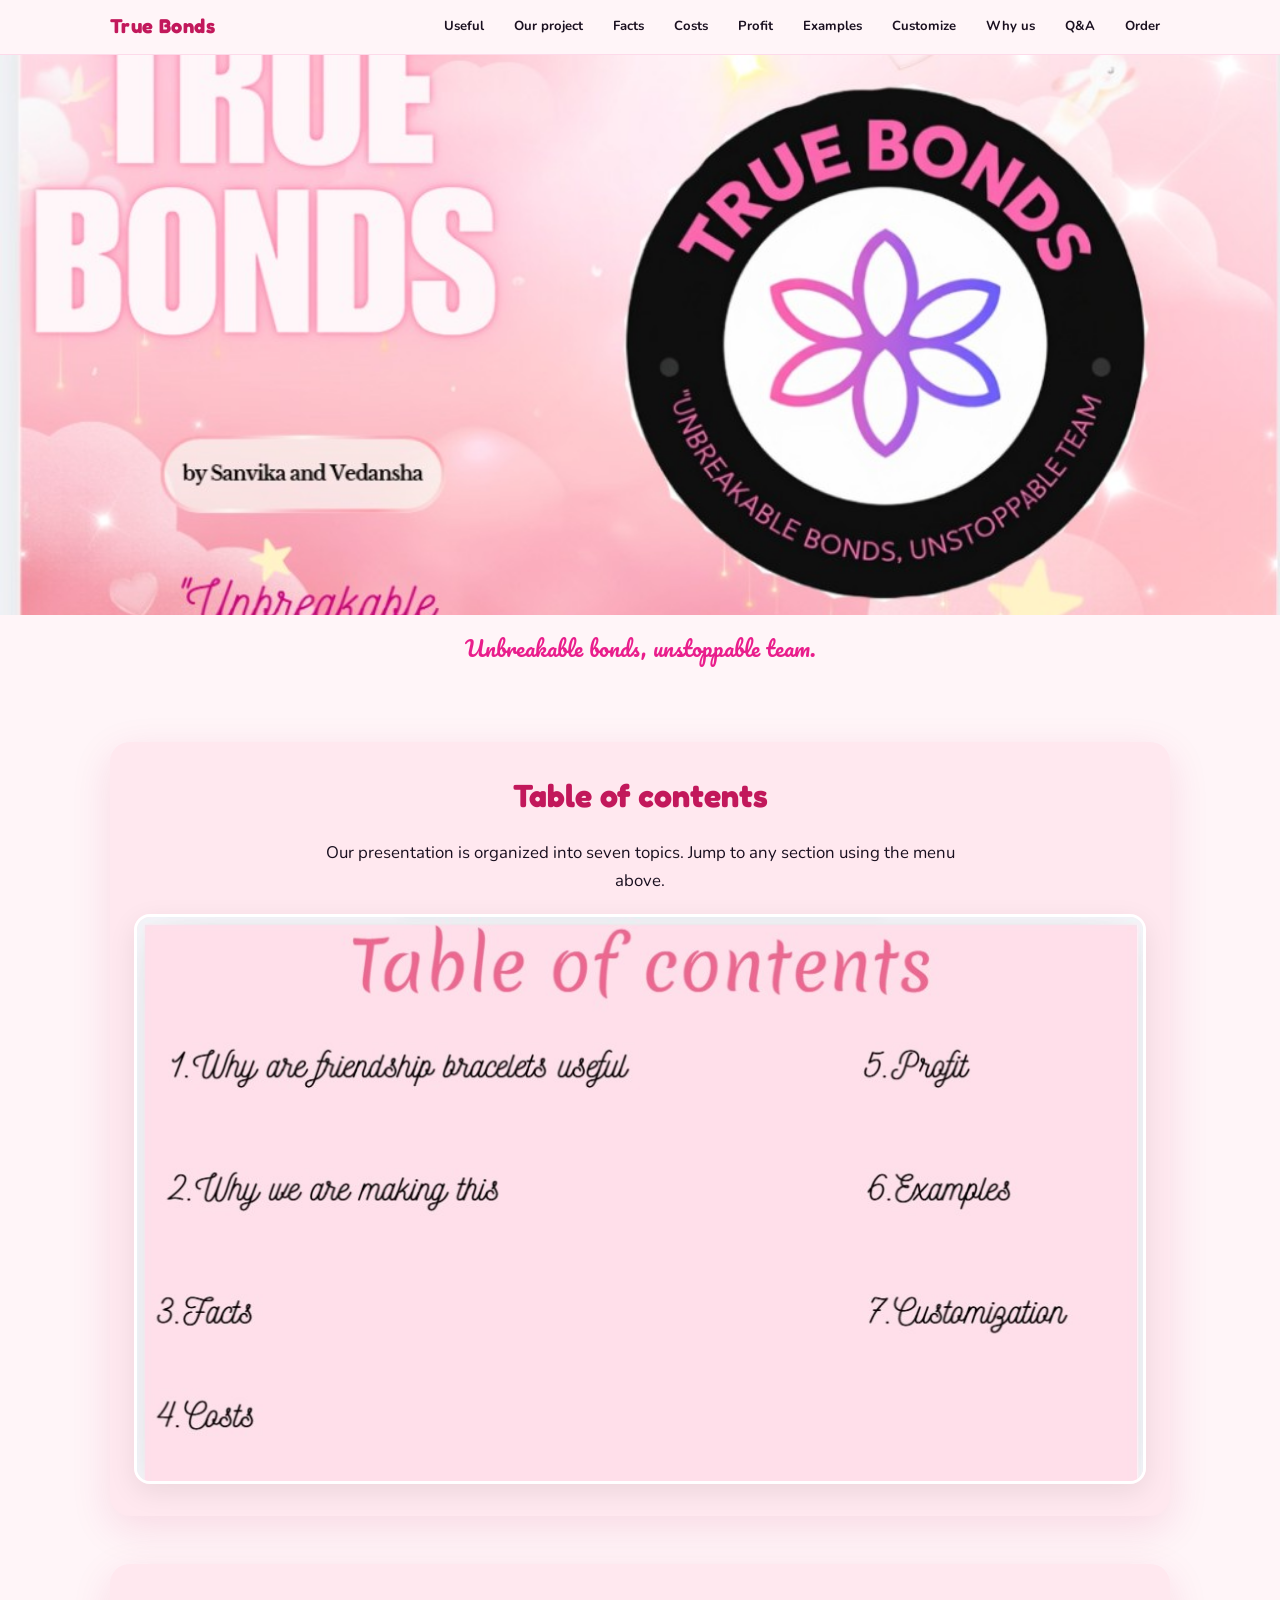
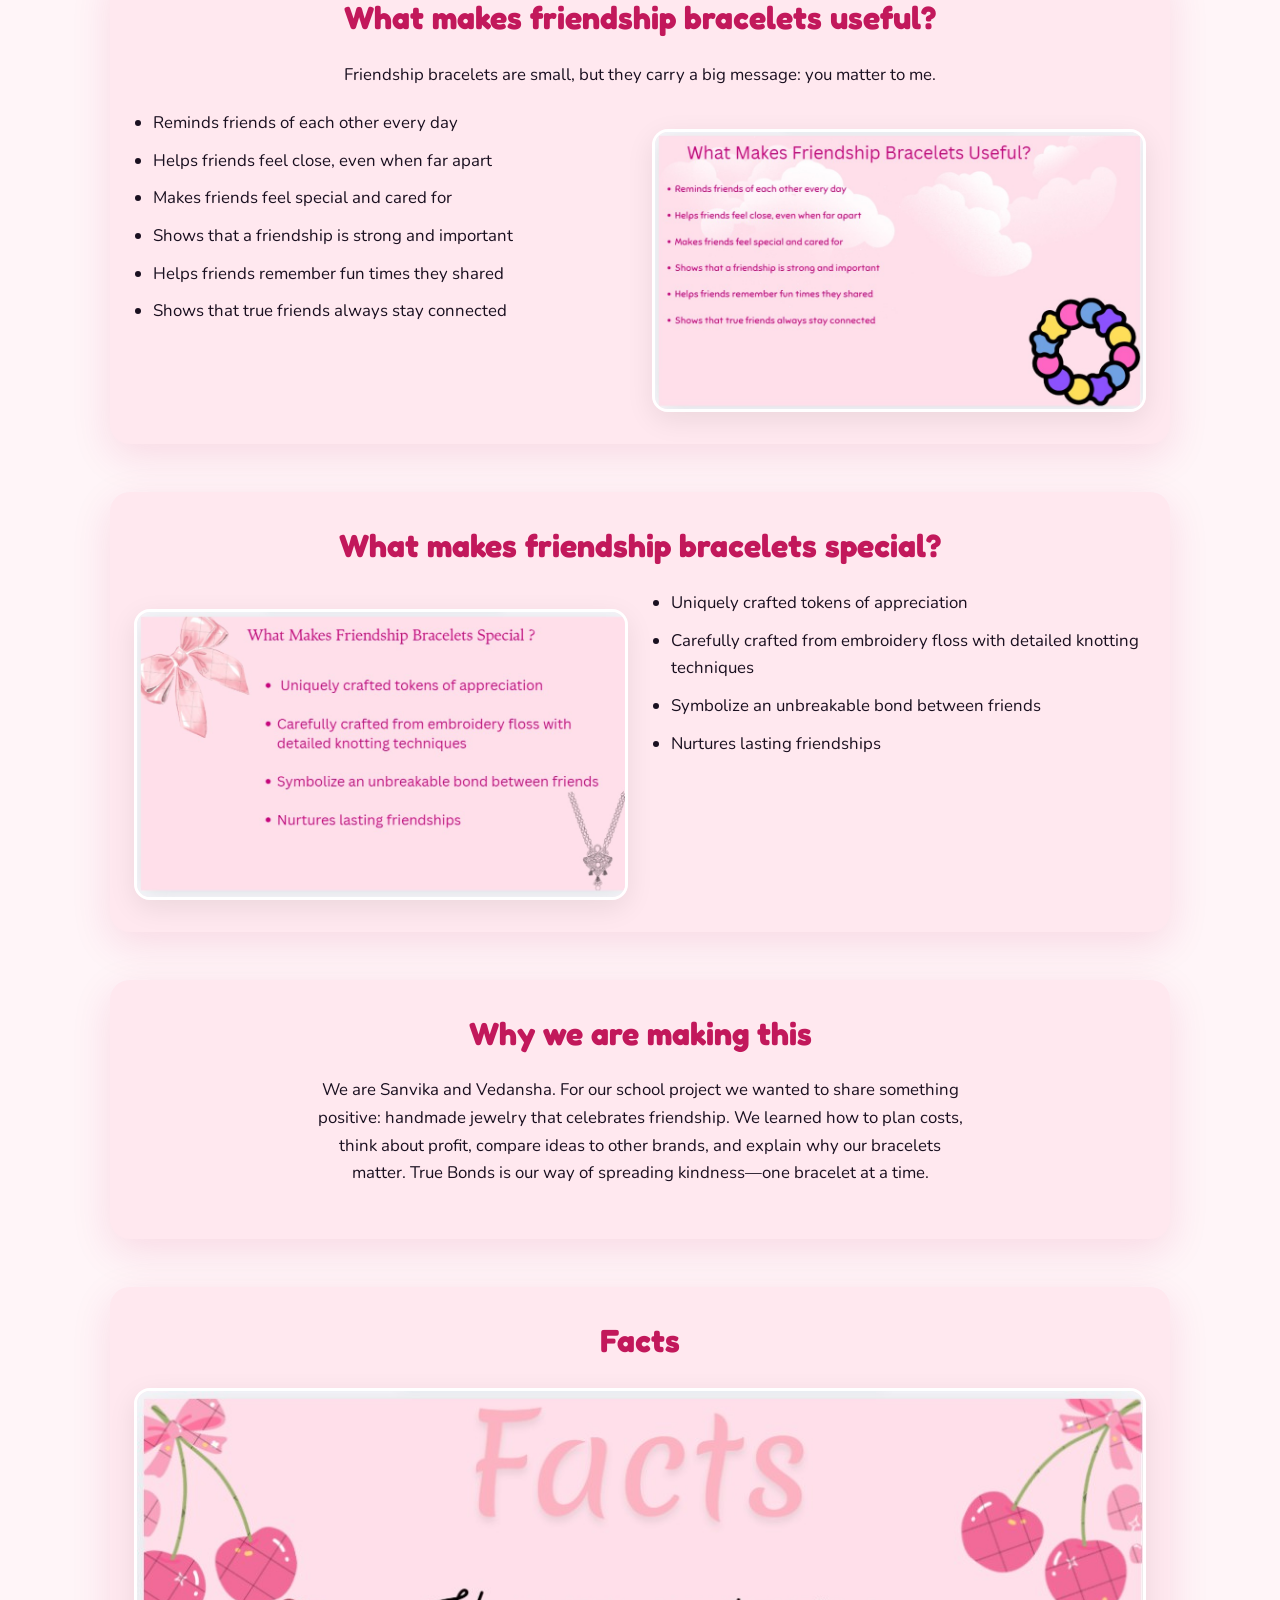
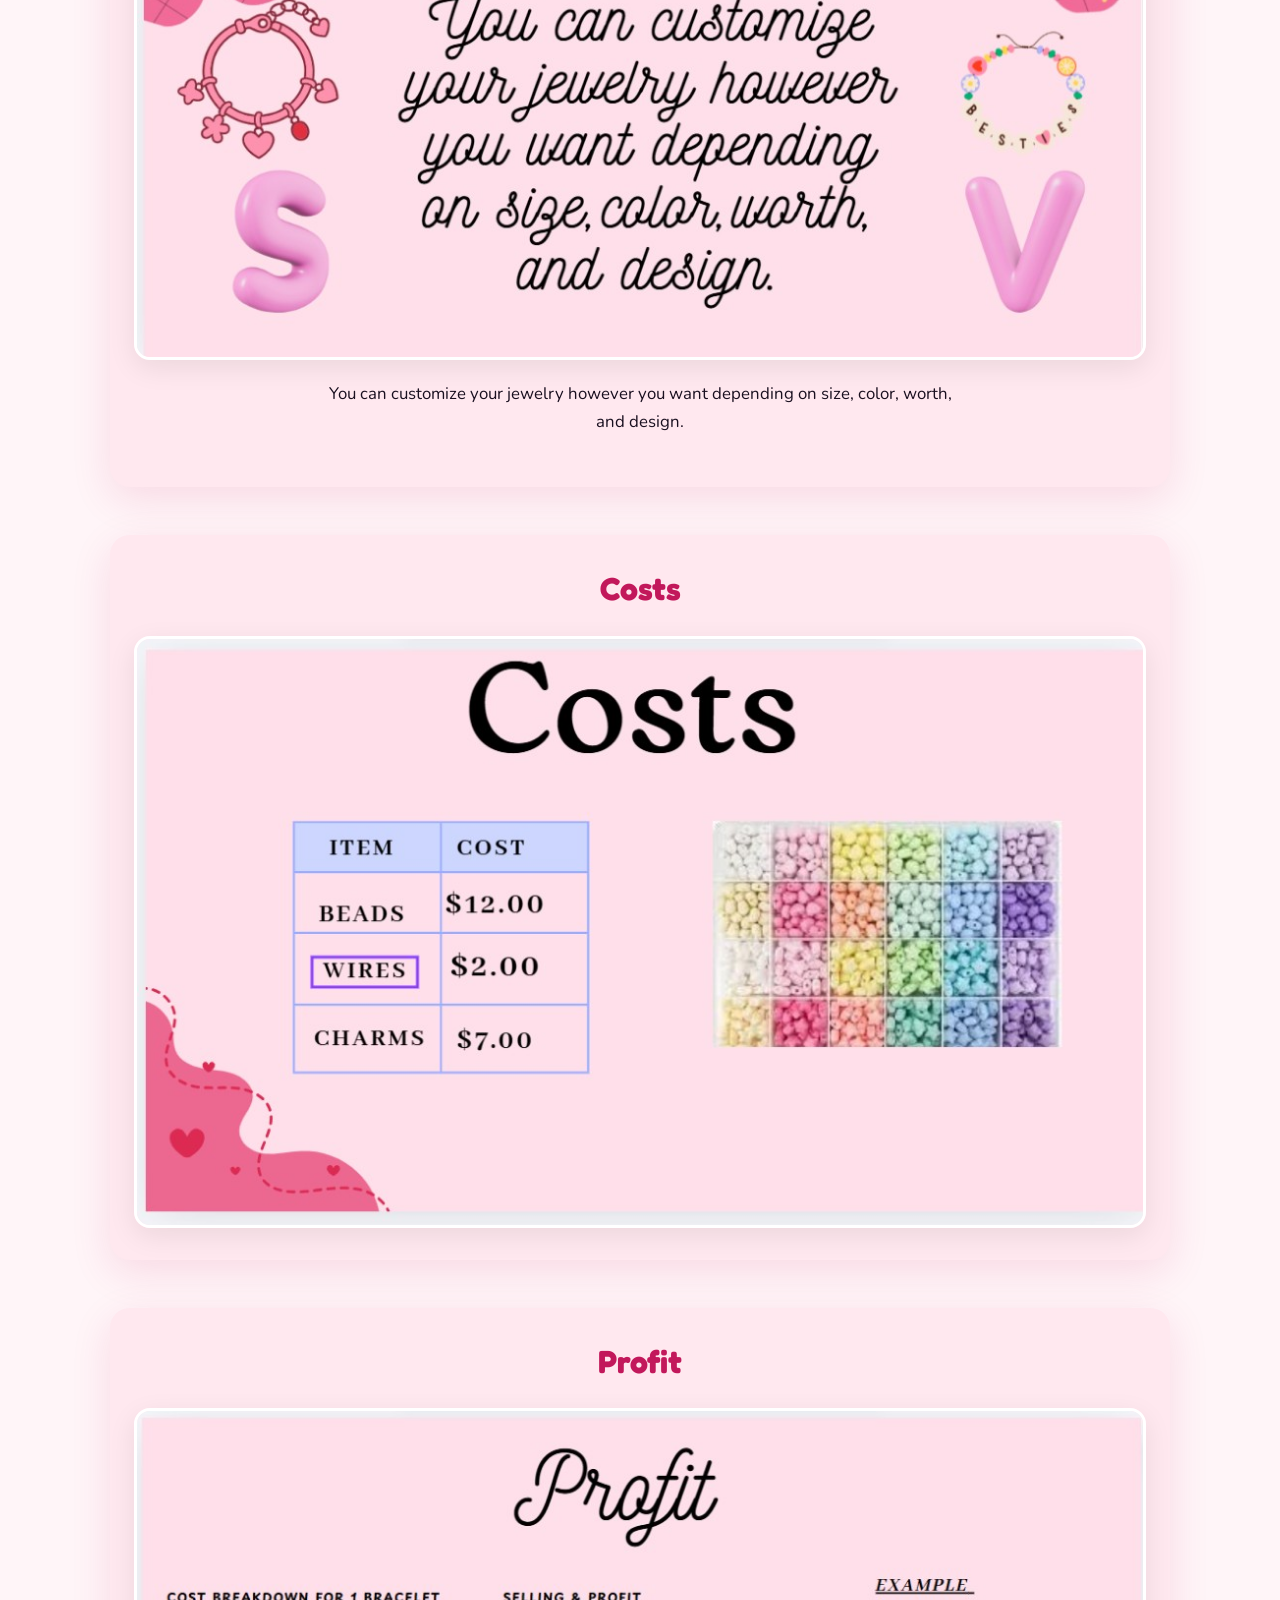
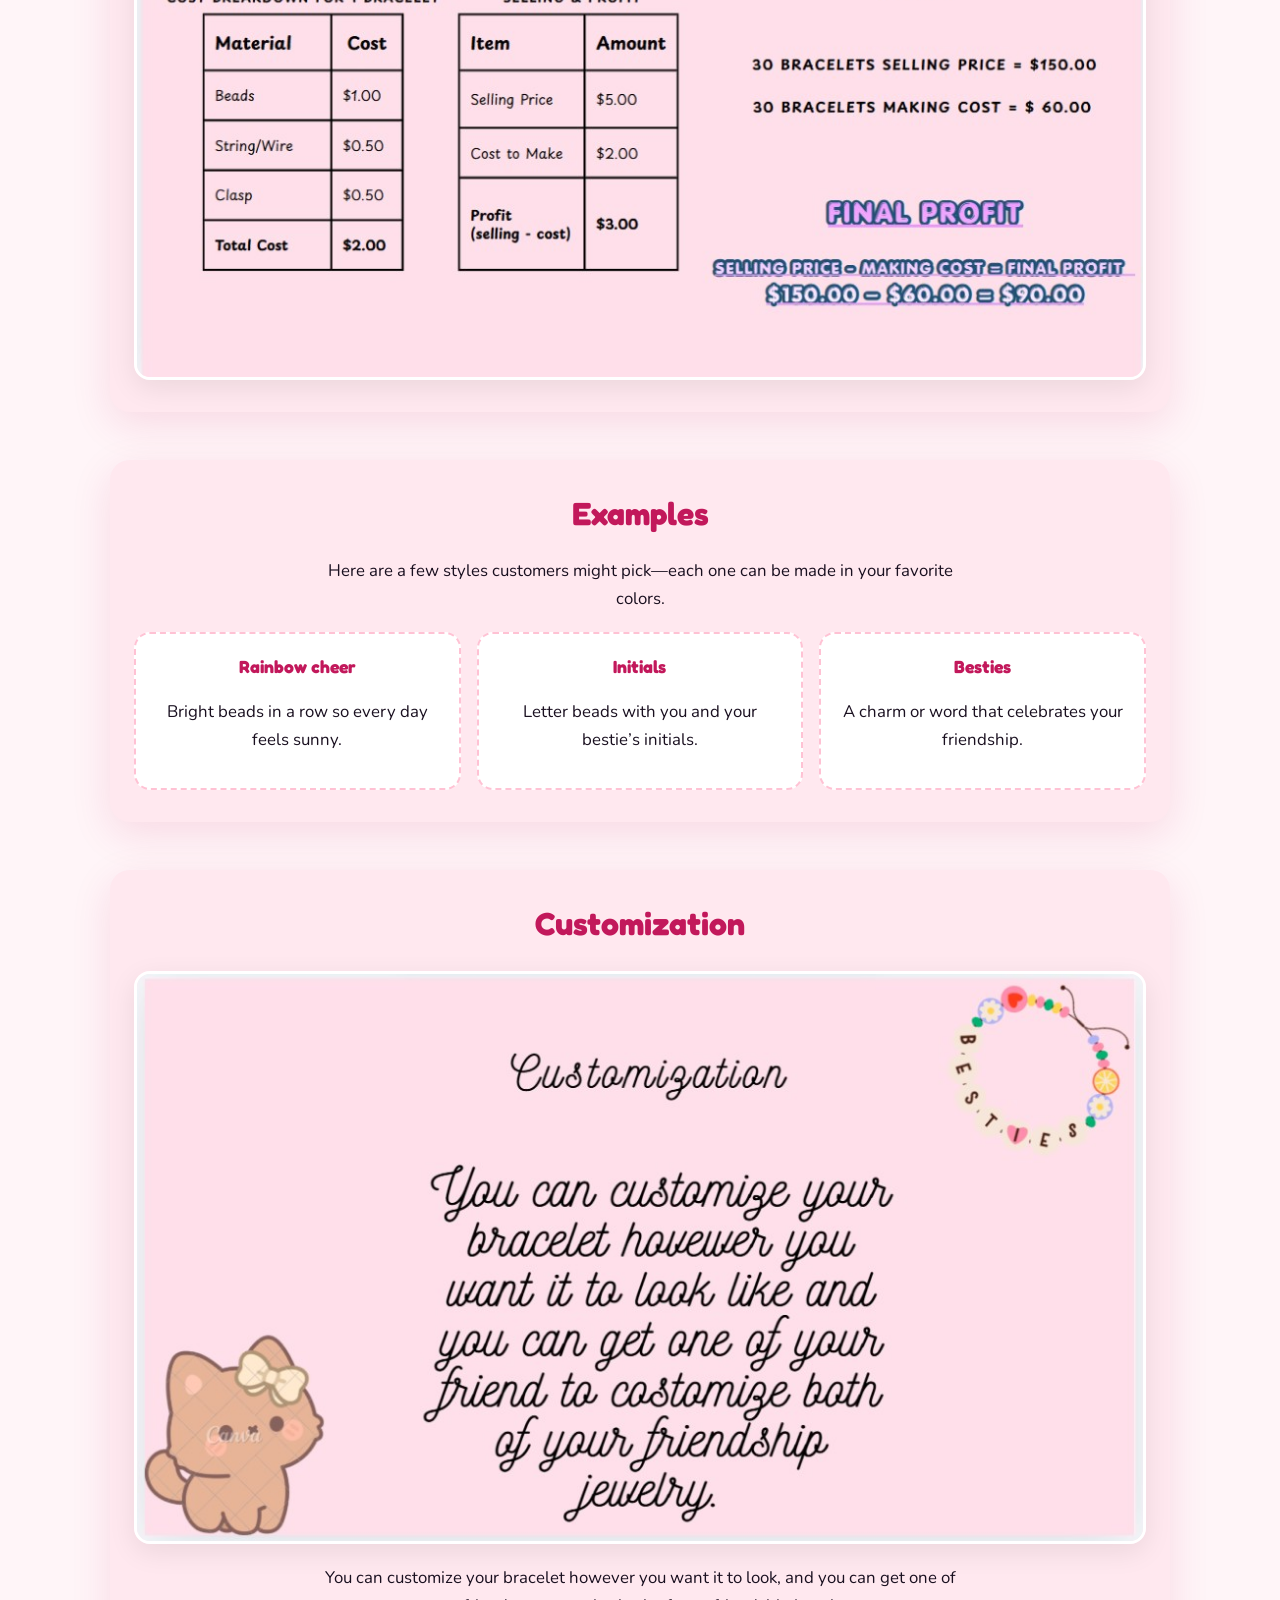
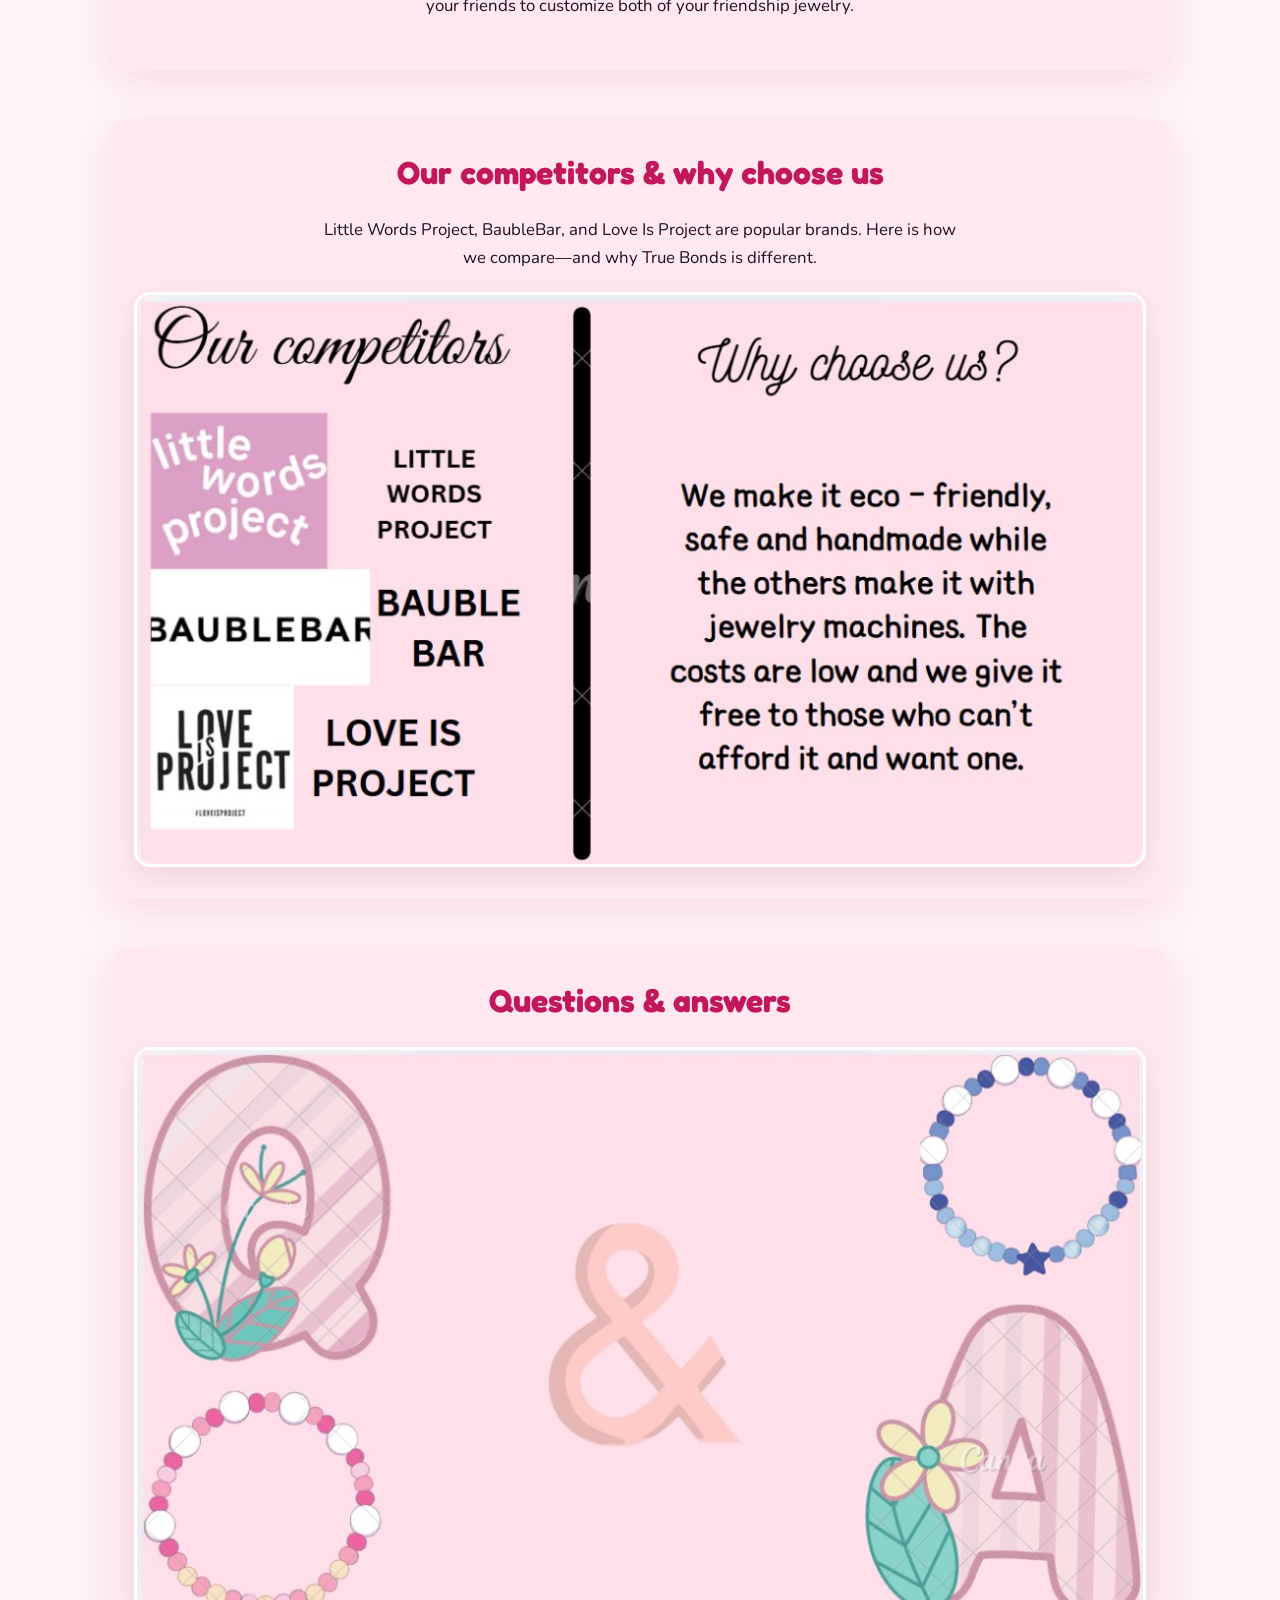
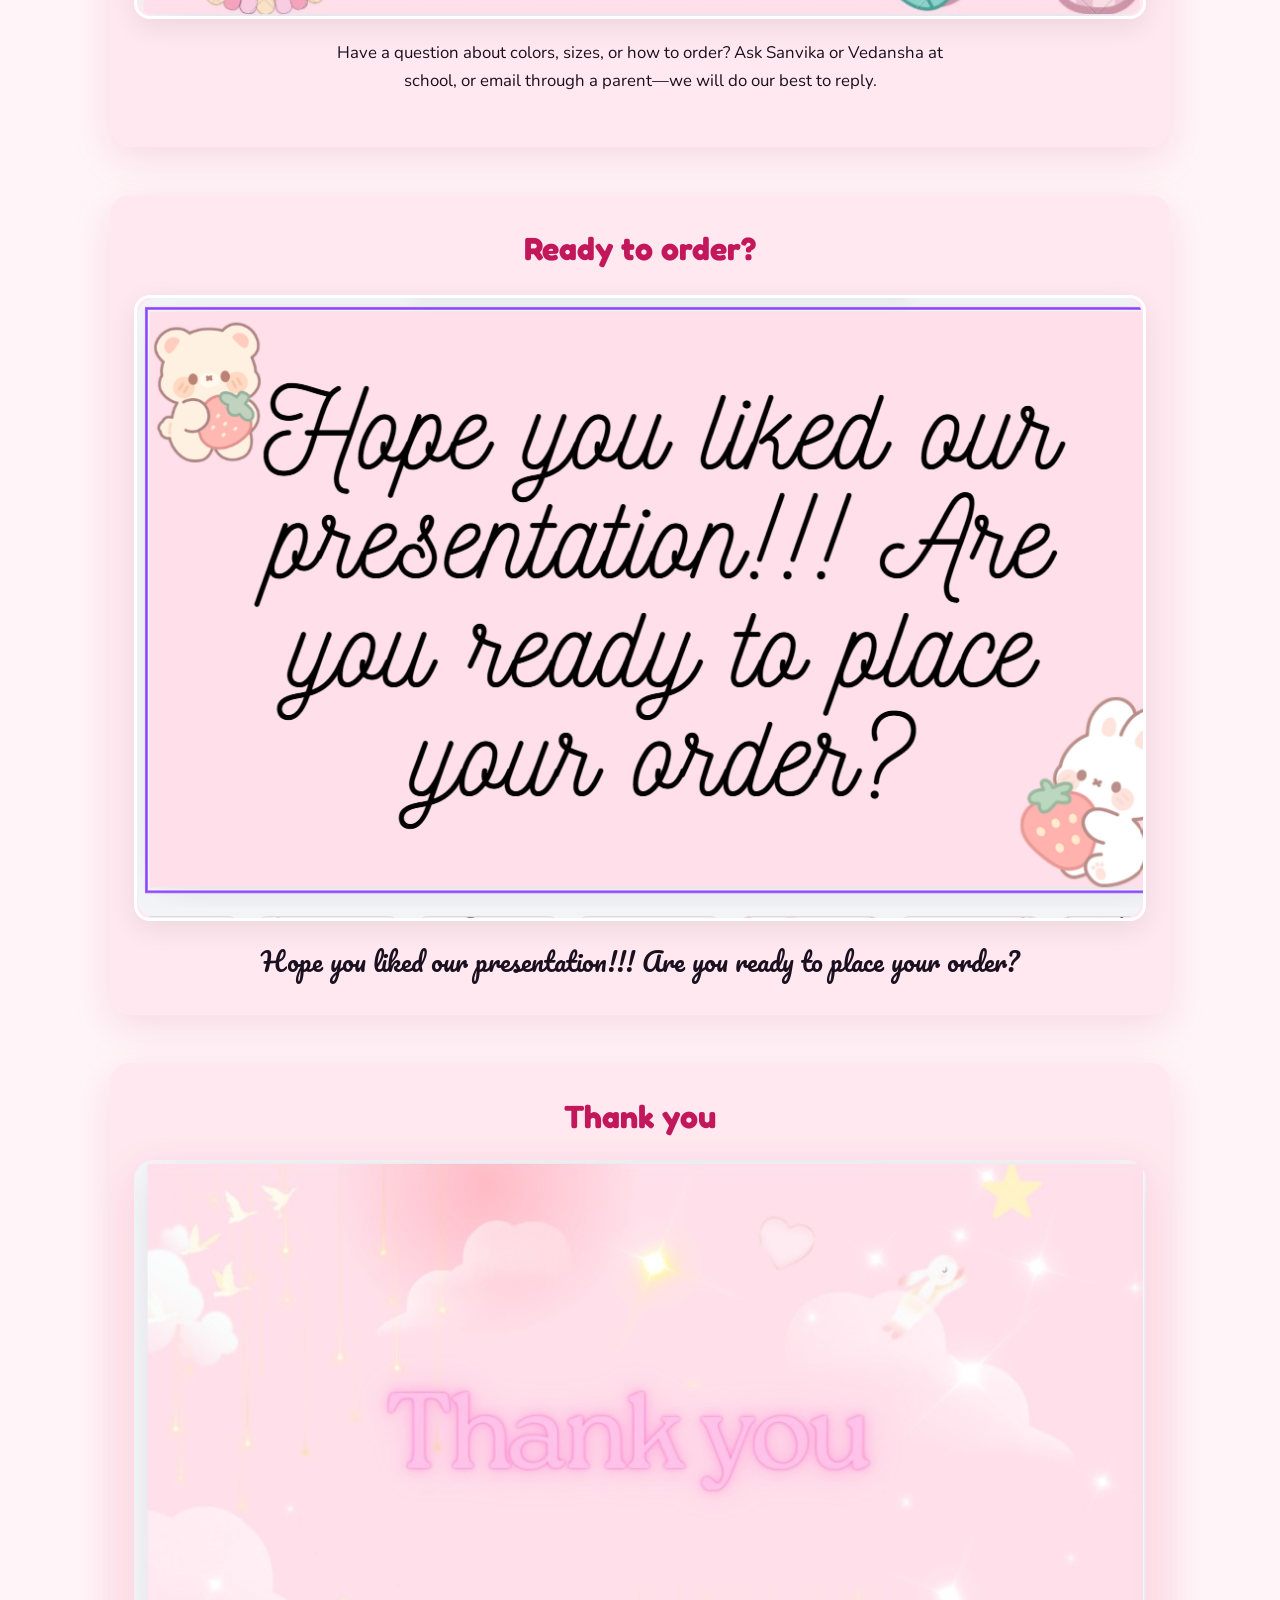
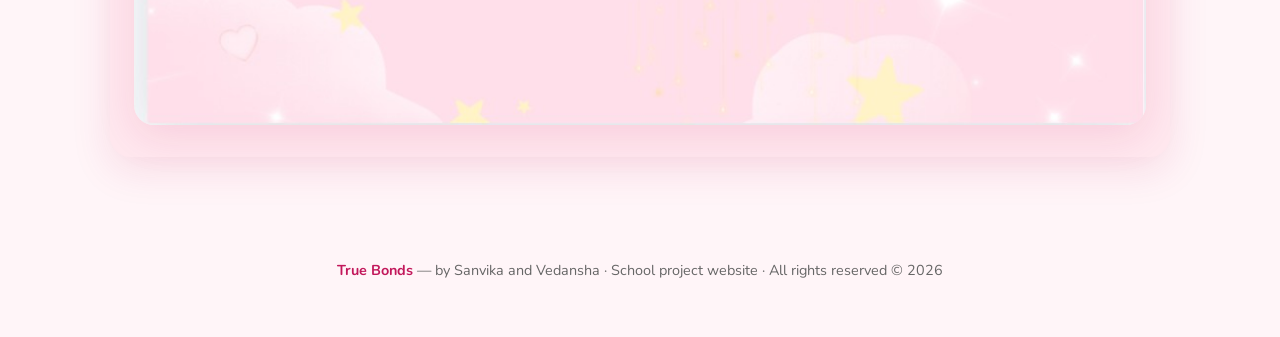
==== index.html @ acddefae "Add True Bonds site" ====
<!DOCTYPE html>
<html lang="en">
  <head>
    <meta charset="utf-8" />
    <meta name="viewport" content="width=device-width, initial-scale=1" />
    <meta
      name="description"
      content="True Bonds — a school project about friendship bracelets by Sanvika and Vedansha."
    />
    <title>True Bonds — Friendship Bracelets</title>
    <link rel="preconnect" href="https://fonts.googleapis.com" />
    <link rel="preconnect" href="https://fonts.gstatic.com" crossorigin />
    <link
      href="https://fonts.googleapis.com/css2?family=Fredoka:wght@500;600;700&family=Nunito:wght@400;600;700&family=Pacifico&display=swap"
      rel="stylesheet"
    />
    <link rel="stylesheet" href="styles.css" />
  </head>
  <body>
    <a class="skip-link" href="#main">Skip to content</a>

    <header class="site-header">
      <div class="header-inner">
        <a class="brand" href="#">True Bonds</a>
        <button
          type="button"
          class="nav-toggle"
          aria-expanded="false"
          aria-controls="site-nav"
        >
          Menu
        </button>
        <nav class="nav" id="site-nav" aria-label="Page sections">
          <a href="#useful">Useful</a>
          <a href="#why-making">Our project</a>
          <a href="#facts">Facts</a>
          <a href="#costs">Costs</a>
          <a href="#profit">Profit</a>
          <a href="#examples">Examples</a>
          <a href="#customization">Customize</a>
          <a href="#why-us">Why us</a>
          <a href="#qa">Q&amp;A</a>
          <a href="#order">Order</a>
        </nav>
      </div>
    </header>

    <div class="hero">
      <img
        src="images/01-hero.png"
        alt="True Bonds project cover: pink clouds and stars with title and circular logo"
        width="1200"
        height="675"
      />
      <div class="hero-caption">
        <p>Unbreakable bonds, unstoppable team.</p>
      </div>
    </div>

    <main id="main">
      <section class="section" aria-labelledby="outline-heading">
        <h2 id="outline-heading">Table of contents</h2>
        <p class="lead">
          Our presentation is organized into seven topics. Jump to any section using the menu
          above.
        </p>
        <figure class="figure">
          <img
            src="images/02-toc.png"
            alt="Table of contents listing: useful, why we are making this, facts, costs, profit, examples, customization"
            width="1200"
            height="675"
          />
        </figure>
      </section>

      <section class="section" id="useful" aria-labelledby="useful-heading">
        <h2 id="useful-heading">What makes friendship bracelets useful?</h2>
        <p class="lead">
          Friendship bracelets are small, but they carry a big message: you matter to me.
        </p>
        <div class="two-col">
          <div>
            <ul class="list-check">
              <li>Reminds friends of each other every day</li>
              <li>Helps friends feel close, even when far apart</li>
              <li>Makes friends feel special and cared for</li>
              <li>Shows that a friendship is strong and important</li>
              <li>Helps friends remember fun times they shared</li>
              <li>Shows that true friends always stay connected</li>
            </ul>
          </div>
          <figure class="figure">
            <img
              src="images/03-useful.png"
              alt="Slide listing reasons friendship bracelets are useful, with a colorful beaded bracelet illustration"
              width="1200"
              height="675"
            />
          </figure>
        </div>
      </section>

      <section class="section" aria-labelledby="special-heading">
        <h2 id="special-heading">What makes friendship bracelets special?</h2>
        <div class="two-col">
          <figure class="figure">
            <img
              src="images/04-special.png"
              alt="Slide about uniquely crafted tokens, embroidery floss, and lasting friendships"
              width="1200"
              height="675"
            />
          </figure>
          <div>
            <ul class="list-check">
              <li>Uniquely crafted tokens of appreciation</li>
              <li>Carefully crafted from embroidery floss with detailed knotting techniques</li>
              <li>Symbolize an unbreakable bond between friends</li>
              <li>Nurtures lasting friendships</li>
            </ul>
          </div>
        </div>
      </section>

      <section class="section" id="why-making" aria-labelledby="why-making-heading">
        <h2 id="why-making-heading">Why we are making this</h2>
        <p class="lead">
          We are Sanvika and Vedansha. For our school project we wanted to share something
          positive: handmade jewelry that celebrates friendship. We learned how to plan costs,
          think about profit, compare ideas to other brands, and explain why our bracelets matter.
          True Bonds is our way of spreading kindness—one bracelet at a time.
        </p>
      </section>

      <section class="section" id="facts" aria-labelledby="facts-heading">
        <h2 id="facts-heading">Facts</h2>
        <figure class="figure">
          <img
            src="images/07-facts.png"
            alt="Facts slide: you can customize jewelry by size, color, worth, and design"
            width="1200"
            height="675"
          />
        </figure>
        <p class="lead" style="margin-top: 20px">
          You can customize your jewelry however you want depending on size, color, worth, and
          design.
        </p>
      </section>

      <section class="section" id="costs" aria-labelledby="costs-heading">
        <h2 id="costs-heading">Costs</h2>
        <figure class="figure">
          <img
            src="images/05-costs.png"
            alt="Costs table: beads twelve dollars, wires two dollars, charms seven dollars, with photo of heart beads"
            width="1200"
            height="675"
          />
        </figure>
      </section>

      <section class="section" id="profit" aria-labelledby="profit-heading">
        <h2 id="profit-heading">Profit</h2>
        <figure class="figure">
          <img
            src="images/06-profit.png"
            alt="Profit slide with cost breakdown per bracelet, selling price, and example profit for thirty bracelets"
            width="1200"
            height="675"
          />
        </figure>
      </section>

      <section class="section" id="examples" aria-labelledby="examples-heading">
        <h2 id="examples-heading">Examples</h2>
        <p class="lead">
          Here are a few styles customers might pick—each one can be made in your favorite colors.
        </p>
        <div class="card-grid">
          <div class="card">
            <h3>Rainbow cheer</h3>
            <p>Bright beads in a row so every day feels sunny.</p>
          </div>
          <div class="card">
            <h3>Initials</h3>
            <p>Letter beads with you and your bestie’s initials.</p>
          </div>
          <div class="card">
            <h3>Besties</h3>
            <p>A charm or word that celebrates your friendship.</p>
          </div>
        </div>
      </section>

      <section class="section" id="customization" aria-labelledby="customization-heading">
        <h2 id="customization-heading">Customization</h2>
        <figure class="figure">
          <img
            src="images/08-customization.png"
            alt="Customization slide: choose how your bracelet looks; friends can design matching jewelry together"
            width="1200"
            height="675"
          />
        </figure>
        <p class="lead" style="margin-top: 20px">
          You can customize your bracelet however you want it to look, and you can get one of
          your friends to customize both of your friendship jewelry.
        </p>
      </section>

      <section class="section" id="why-us" aria-labelledby="why-us-heading">
        <h2 id="why-us-heading">Our competitors &amp; why choose us</h2>
        <p class="lead">
          Little Words Project, BaubleBar, and Love Is Project are popular brands. Here is how we
          compare—and why True Bonds is different.
        </p>
        <figure class="figure banner">
          <img
            src="images/09-why-us.png"
            alt="Slide: our competitors on the left with logos, and why choose us on the right"
            width="1200"
            height="675"
          />
        </figure>
      </section>

      <section class="section" id="qa" aria-labelledby="qa-heading">
        <h2 id="qa-heading">Questions &amp; answers</h2>
        <figure class="figure banner">
          <img
            src="images/10-qa.png"
            alt="Decorative Q and A title art with bracelet graphics"
            width="1200"
            height="675"
          />
        </figure>
        <p class="lead" style="margin-top: 20px">
          Have a question about colors, sizes, or how to order? Ask Sanvika or Vedansha at school,
          or email through a parent—we will do our best to reply.
        </p>
      </section>

      <section class="section" id="order" aria-labelledby="order-heading">
        <h2 id="order-heading">Ready to order?</h2>
        <figure class="figure banner">
          <img
            src="images/11-cta.png"
            alt="Hope you liked our presentation, are you ready to place your order"
            width="1200"
            height="675"
          />
        </figure>
        <p class="cta-quote" style="margin-top: 20px">
          Hope you liked our presentation!!! Are you ready to place your order?
        </p>
      </section>

      <section class="section thanks-wrap" aria-labelledby="thanks-heading">
        <h2 id="thanks-heading">Thank you</h2>
        <img
          src="images/12-thanks.png"
          alt="Thank you slide with clouds, stars, and cute characters"
          width="1200"
          height="675"
        />
      </section>
    </main>

    <footer class="site-footer">
      <p>
        <strong>True Bonds</strong> — by Sanvika and Vedansha · School project website · All
        rights reserved © <span id="y"></span>
      </p>
    </footer>

    <script>
      document.getElementById("y").textContent = new Date().getFullYear();
      var btn = document.querySelector(".nav-toggle");
      var nav = document.getElementById("site-nav");
      if (btn && nav) {
        btn.addEventListener("click", function () {
          var open = nav.classList.toggle("is-open");
          btn.setAttribute("aria-expanded", open ? "true" : "false");
        });
      }
    </script>
  </body>
</html>
---- styles.css ----
/* True Bonds — school project site */
:root {
  --bg: #fff5f8;
  --bg-section: #ffe8ef;
  --pink-deep: #c2185b;
  --pink-mid: #e91e8c;
  --pink-soft: #ffc2d4;
  --ink: #1a1020;
  --white: #ffffff;
  --shadow: 0 12px 40px rgba(194, 24, 91, 0.12);
  --radius: 20px;
  --font-display: "Fredoka", system-ui, sans-serif;
  --font-script: "Pacifico", cursive;
  --font-body: "Nunito", system-ui, sans-serif;
}

*,
*::before,
*::after {
  box-sizing: border-box;
}

html {
  scroll-behavior: smooth;
}

body {
  margin: 0;
  font-family: var(--font-body);
  font-size: 1.05rem;
  line-height: 1.65;
  color: var(--ink);
  background: var(--bg);
}

img {
  max-width: 100%;
  height: auto;
  display: block;
}

a {
  color: var(--pink-deep);
}

.skip-link {
  position: absolute;
  left: -9999px;
  top: auto;
  width: 1px;
  height: 1px;
  overflow: hidden;
}

.skip-link:focus {
  left: 16px;
  top: 16px;
  width: auto;
  height: auto;
  padding: 8px 14px;
  background: var(--white);
  border-radius: 8px;
  z-index: 1000;
  box-shadow: var(--shadow);
}

.site-header {
  position: sticky;
  top: 0;
  z-index: 50;
  background: rgba(255, 245, 248, 0.92);
  backdrop-filter: blur(10px);
  border-bottom: 1px solid rgba(233, 30, 140, 0.12);
}

.header-inner {
  max-width: 1100px;
  margin: 0 auto;
  padding: 10px 20px;
  display: flex;
  flex-wrap: wrap;
  align-items: center;
  justify-content: space-between;
  gap: 12px;
}

.header-inner .nav {
  flex: 1 1 100%;
}

@media (min-width: 721px) {
  .header-inner .nav {
    flex: 1 1 auto;
    justify-content: flex-end;
  }
}

.brand {
  font-family: var(--font-display);
  font-weight: 700;
  font-size: 1.25rem;
  letter-spacing: 0.02em;
  color: var(--pink-deep);
  text-decoration: none;
}

.nav-toggle {
  display: none;
  font-family: var(--font-display);
  font-size: 0.95rem;
  padding: 8px 14px;
  border-radius: 999px;
  border: 2px solid var(--pink-soft);
  background: var(--white);
  cursor: pointer;
  color: var(--pink-deep);
}

.nav {
  display: flex;
  flex-wrap: wrap;
  gap: 6px 10px;
  align-items: center;
  justify-content: flex-end;
}

.nav a {
  font-size: 0.82rem;
  font-weight: 700;
  text-decoration: none;
  padding: 6px 10px;
  border-radius: 999px;
  color: var(--ink);
  background: transparent;
  transition: background 0.2s, color 0.2s;
}

.nav a:hover,
.nav a:focus-visible {
  background: var(--pink-soft);
  color: var(--pink-deep);
  outline: none;
}

.hero {
  position: relative;
  overflow: hidden;
}

.hero img {
  width: 100%;
  object-fit: cover;
  max-height: min(78vh, 560px);
  object-position: center;
}

.hero-caption {
  max-width: 1100px;
  margin: 0 auto;
  padding: 16px 20px 28px;
  text-align: center;
}

.hero-caption p {
  margin: 0;
  font-family: var(--font-script);
  font-size: 1.35rem;
  color: var(--pink-mid);
}

main {
  max-width: 1100px;
  margin: 0 auto;
  padding: 0 20px 64px;
}

.section {
  margin-top: 48px;
  padding: 28px 24px 32px;
  background: var(--bg-section);
  border-radius: var(--radius);
  box-shadow: var(--shadow);
}

.section > h2 {
  margin: 0 0 16px;
  font-family: var(--font-display);
  font-size: clamp(1.5rem, 4vw, 2rem);
  color: var(--pink-deep);
  text-align: center;
}

.section > .lead {
  margin: 0 0 20px;
  text-align: center;
  max-width: 65ch;
  margin-left: auto;
  margin-right: auto;
}

.figure {
  margin: 20px 0 0;
  border-radius: 16px;
  overflow: hidden;
  border: 3px solid #fff;
  box-shadow: 0 8px 28px rgba(0, 0, 0, 0.08);
}

.figure figcaption {
  font-size: 0.9rem;
  padding: 10px 12px;
  background: rgba(255, 255, 255, 0.85);
  color: #555;
}

.two-col {
  display: grid;
  gap: 24px;
  grid-template-columns: 1fr;
}

@media (min-width: 800px) {
  .two-col {
    grid-template-columns: 1fr 1fr;
    align-items: start;
  }
}

.list-check {
  margin: 0;
  padding-left: 1.2rem;
}

.list-check li {
  margin-bottom: 10px;
}

.card-grid {
  display: grid;
  gap: 16px;
  grid-template-columns: repeat(auto-fit, minmax(200px, 1fr));
}

.card {
  background: var(--white);
  border-radius: 16px;
  padding: 18px;
  border: 2px dashed var(--pink-soft);
  text-align: center;
}

.card h3 {
  margin: 0 0 8px;
  font-family: var(--font-display);
  font-size: 1.1rem;
  color: var(--pink-deep);
}

.banner img {
  border-radius: var(--radius);
}

.cta-quote {
  font-family: var(--font-script);
  font-size: clamp(1.2rem, 3vw, 1.6rem);
  text-align: center;
  margin: 0;
  color: var(--ink);
}

.thanks-wrap {
  text-align: center;
}

.thanks-wrap h2 {
  margin-bottom: 16px;
}

.thanks-wrap img {
  margin: 0 auto;
  border-radius: var(--radius);
  box-shadow: var(--shadow);
}

.site-footer {
  text-align: center;
  padding: 24px 16px 40px;
  font-size: 0.9rem;
  color: #666;
}

.site-footer strong {
  color: var(--pink-deep);
}

@media (max-width: 720px) {
  .nav-toggle {
    display: inline-block;
  }

  .nav {
    display: none;
    width: 100%;
    flex-direction: column;
    align-items: stretch;
  }

  .nav.is-open {
    display: flex;
  }

  .nav a {
    text-align: center;
  }
}
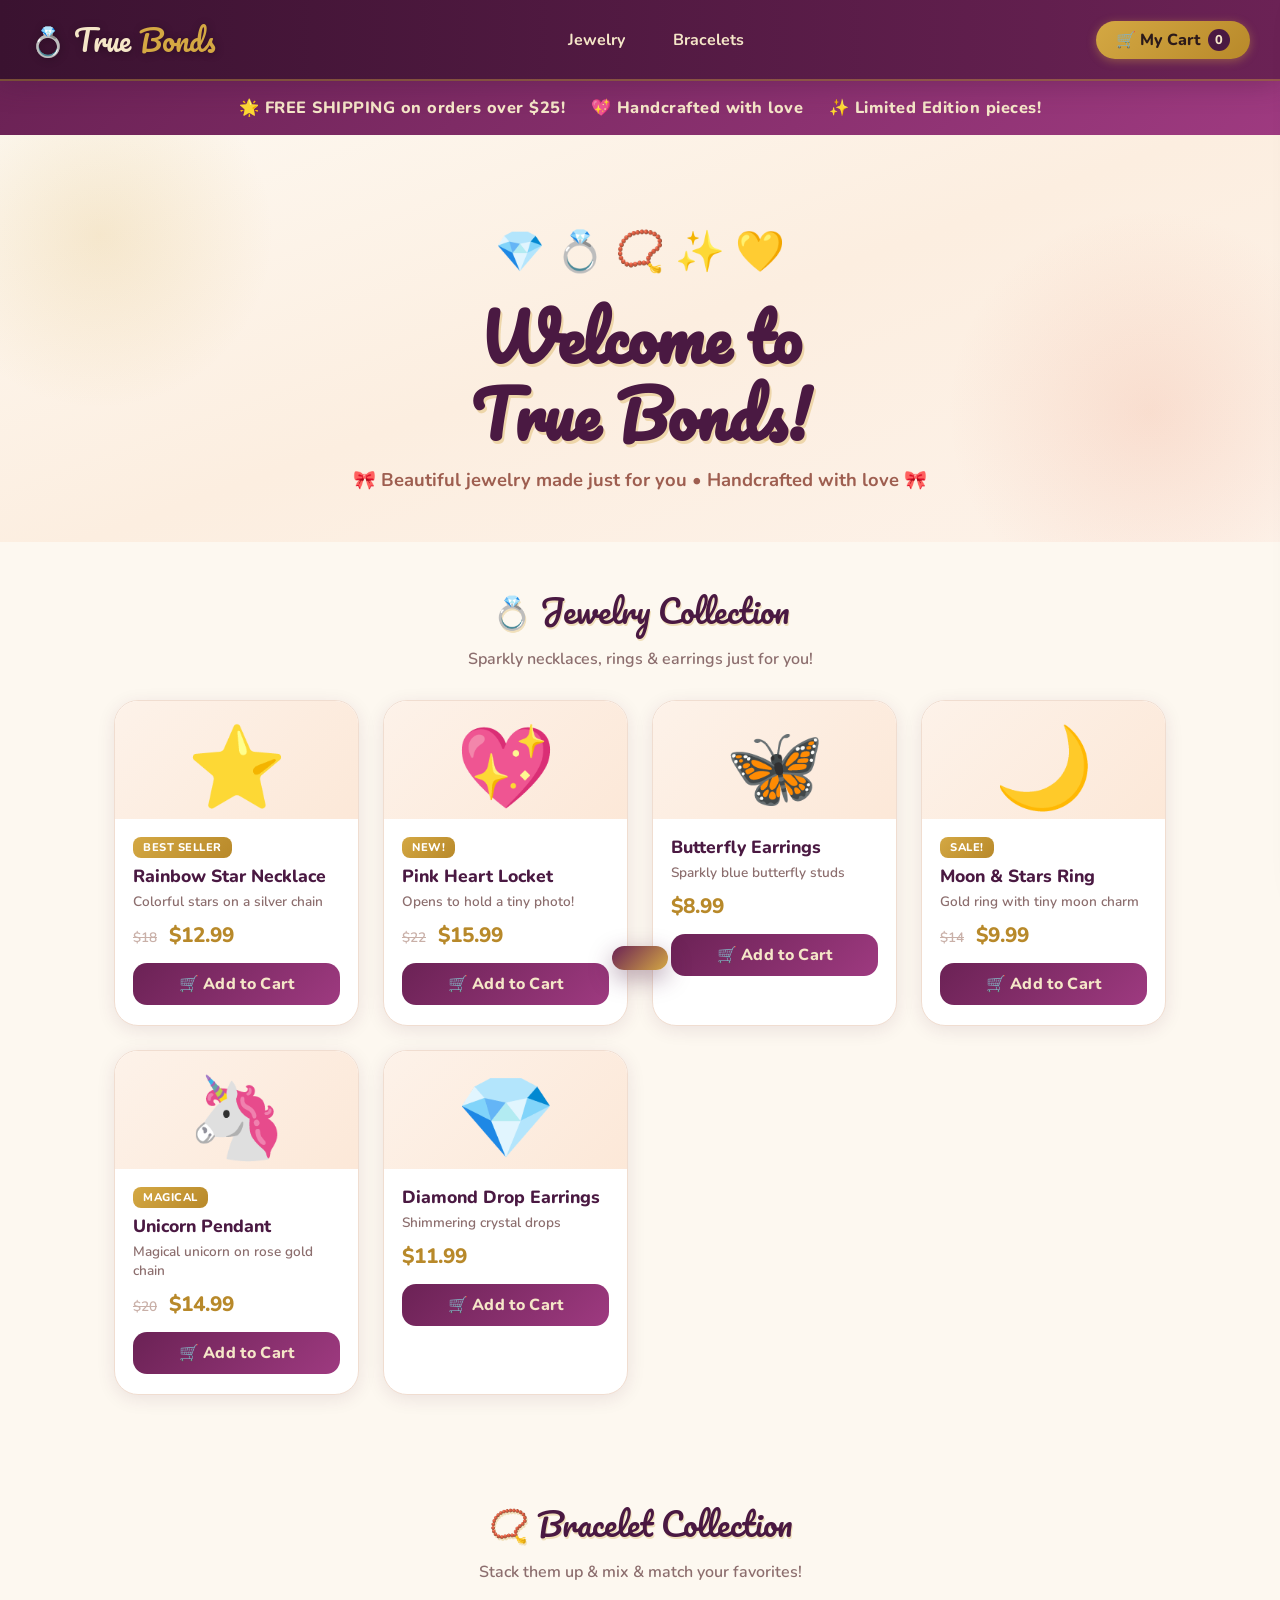
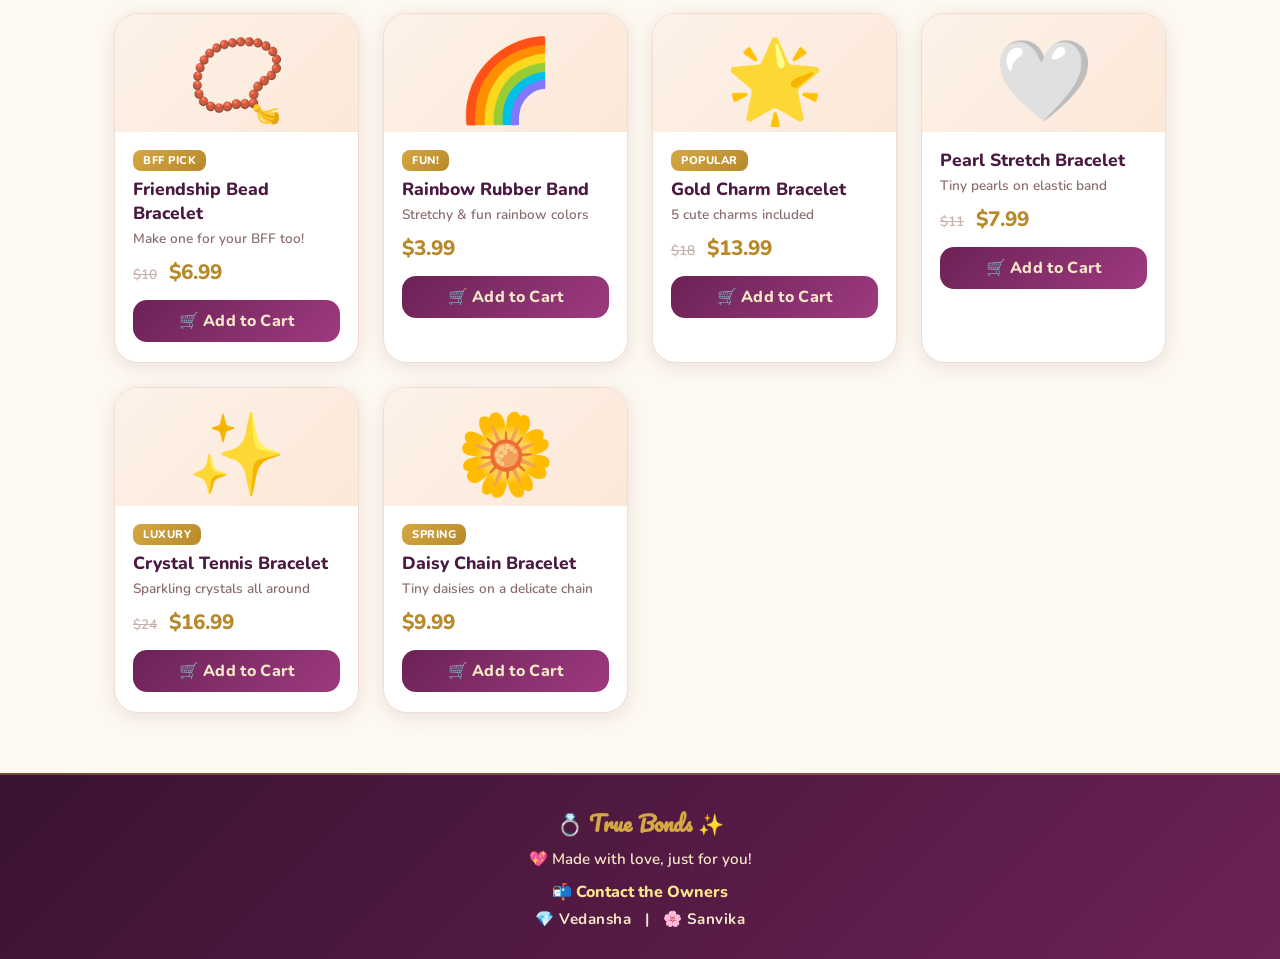
==== commit cf6e02f5: "Update index.html" ====
--- a/index.html
+++ b/index.html
@@ -1,290 +1,820 @@
 <!DOCTYPE html>
 <html lang="en">
-  <head>
-    <meta charset="utf-8" />
-    <meta name="viewport" content="width=device-width, initial-scale=1" />
-    <meta
-      name="description"
-      content="True Bonds — a school project about friendship bracelets by Sanvika and Vedansha."
-    />
-    <title>True Bonds — Friendship Bracelets</title>
-    <link rel="preconnect" href="https://fonts.googleapis.com" />
-    <link rel="preconnect" href="https://fonts.gstatic.com" crossorigin />
-    <link
-      href="https://fonts.googleapis.com/css2?family=Fredoka:wght@500;600;700&family=Nunito:wght@400;600;700&family=Pacifico&display=swap"
-      rel="stylesheet"
-    />
-    <link rel="stylesheet" href="styles.css" />
-  </head>
-  <body>
-    <a class="skip-link" href="#main">Skip to content</a>
-
-    <header class="site-header">
-      <div class="header-inner">
-        <a class="brand" href="#">True Bonds</a>
-        <button
-          type="button"
-          class="nav-toggle"
-          aria-expanded="false"
-          aria-controls="site-nav"
-        >
-          Menu
-        </button>
-        <nav class="nav" id="site-nav" aria-label="Page sections">
-          <a href="#useful">Useful</a>
-          <a href="#why-making">Our project</a>
-          <a href="#facts">Facts</a>
-          <a href="#costs">Costs</a>
-          <a href="#profit">Profit</a>
-          <a href="#examples">Examples</a>
-          <a href="#customization">Customize</a>
-          <a href="#why-us">Why us</a>
-          <a href="#qa">Q&amp;A</a>
-          <a href="#order">Order</a>
-        </nav>
+<head>
+<meta charset="UTF-8">
+<meta name="viewport" content="width=device-width, initial-scale=1.0">
+<title>✨ True Bonds Jewelry ✨</title>
+<link href="https://fonts.googleapis.com/css2?family=Pacifico&family=Nunito:wght@400;600;700;800&display=swap" rel="stylesheet">
+<style>
+  :root {
+    --rose:      #e8896a;
+    --gold:      #d4a843;
+    --champagne: #f5e6c8;
+    --plum:      #4a1942;
+    --cream:     #fdf8f0;
+    --card:      #ffffff;
+    --text:      #2c1a1a;
+    --muted:     #8c6e6e;
+    --border:    #f0ddd0;
+    --mint:      #2eaa7a;
+  }
+
+  * { margin: 0; padding: 0; box-sizing: border-box; }
+
+  body {
+    font-family: 'Nunito', sans-serif;
+    background: var(--cream);
+    color: var(--text);
+    overflow-x: hidden;
+  }
+
+  /* ===== NAVBAR ===== */
+  nav {
+    background: linear-gradient(90deg, #3a1230, #6b2255, #3a1230);
+    background-size: 200% auto;
+    animation: shimmer 4s linear infinite;
+    padding: 14px 30px;
+    display: flex;
+    align-items: center;
+    justify-content: space-between;
+    box-shadow: 0 4px 24px rgba(74,25,66,0.35);
+    position: sticky; top: 0; z-index: 999;
+    border-bottom: 2px solid rgba(212,168,67,0.4);
+  }
+  @keyframes shimmer { to { background-position: 200% center; } }
+
+  .logo {
+    font-family: 'Pacifico', cursive;
+    font-size: 1.8rem;
+    color: #f5e6c8;
+    text-shadow: 1px 1px 8px rgba(0,0,0,0.3);
+  }
+  .logo span { color: #d4a843; }
+
+  .nav-links { display: flex; gap: 20px; }
+  .nav-links a {
+    color: #f5e6c8;
+    text-decoration: none;
+    font-weight: 700;
+    font-size: 1rem;
+    padding: 6px 14px;
+    border-radius: 20px;
+    transition: background 0.2s, color 0.2s;
+  }
+  .nav-links a:hover { background: rgba(212,168,67,0.2); color: #d4a843; }
+
+  #cart-btn {
+    background: linear-gradient(135deg, #d4a843, #b8892a);
+    color: #2c1a1a;
+    border: none;
+    padding: 8px 20px;
+    border-radius: 25px;
+    font-weight: 800;
+    font-size: 1rem;
+    cursor: pointer;
+    display: flex; align-items: center; gap: 8px;
+    transition: transform 0.2s, box-shadow 0.2s;
+    font-family: 'Nunito', sans-serif;
+    box-shadow: 0 2px 10px rgba(212,168,67,0.4);
+  }
+  #cart-btn:hover { transform: scale(1.06); box-shadow: 0 6px 18px rgba(212,168,67,0.55); }
+  #cart-count {
+    background: var(--plum);
+    color: #f5e6c8;
+    border-radius: 50%;
+    width: 22px; height: 22px;
+    display: flex; align-items: center; justify-content: center;
+    font-size: 0.8rem;
+    font-weight: 800;
+  }
+
+  /* ===== HERO ===== */
+  .hero {
+    text-align: center;
+    padding: 70px 20px 50px;
+    position: relative;
+    overflow: hidden;
+    background: linear-gradient(160deg, #fdf8f0 0%, #fceee0 50%, #fdf2e9 100%);
+  }
+  .hero::before {
+    content: '';
+    position: absolute;
+    top: -80px; left: -80px;
+    width: 360px; height: 360px;
+    background: radial-gradient(circle, rgba(212,168,67,0.18), transparent 68%);
+    border-radius: 50%;
+  }
+  .hero::after {
+    content: '';
+    position: absolute;
+    bottom: -80px; right: -80px;
+    width: 420px; height: 420px;
+    background: radial-gradient(circle, rgba(232,137,106,0.18), transparent 68%);
+    border-radius: 50%;
+  }
+  .hero h1 {
+    font-family: 'Pacifico', cursive;
+    font-size: clamp(2.2rem, 6vw, 4rem);
+    color: var(--plum);
+    text-shadow: 2px 3px 0 rgba(212,168,67,0.35);
+    line-height: 1.2;
+    position: relative; z-index: 1;
+    animation: pop 0.7s cubic-bezier(.36,1.6,.6,1) both;
+  }
+  @keyframes pop { from { transform: scale(0.6); opacity: 0; } to { transform: scale(1); opacity: 1; } }
+  .hero p {
+    font-size: 1.15rem;
+    color: #9e5e50;
+    font-weight: 700;
+    margin-top: 14px;
+    position: relative; z-index: 1;
+  }
+  .floating-gems {
+    font-size: 2.5rem;
+    margin: 20px 0;
+    animation: float 3s ease-in-out infinite;
+  }
+  @keyframes float {
+    0%, 100% { transform: translateY(0); }
+    50% { transform: translateY(-12px); }
+  }
+
+  /* ===== SECTION TITLE ===== */
+  .section-title {
+    text-align: center;
+    font-family: 'Pacifico', cursive;
+    font-size: 2rem;
+    color: var(--plum);
+    margin: 40px 0 10px;
+    text-shadow: 1px 2px 0 rgba(212,168,67,0.3);
+  }
+  .section-subtitle {
+    text-align: center;
+    color: var(--muted);
+    font-size: 1rem;
+    margin-bottom: 30px;
+    font-weight: 600;
+  }
+
+  /* ===== PRODUCTS GRID ===== */
+  .products-grid {
+    display: grid;
+    grid-template-columns: repeat(auto-fill, minmax(240px, 1fr));
+    gap: 24px;
+    max-width: 1100px;
+    margin: 0 auto;
+    padding: 0 24px 60px;
+  }
+
+  .product-card {
+    background: #ffffff;
+    border-radius: 24px;
+    overflow: hidden;
+    box-shadow: 0 4px 18px rgba(74,25,66,0.1);
+    transition: transform 0.25s, box-shadow 0.25s;
+    border: 1.5px solid #f0ddd0;
+    animation: fadeUp 0.5s ease both;
+  }
+  @keyframes fadeUp {
+    from { transform: translateY(30px); opacity: 0; }
+    to { transform: translateY(0); opacity: 1; }
+  }
+  .product-card:hover {
+    transform: translateY(-8px) scale(1.02);
+    box-shadow: 0 16px 40px rgba(212,168,67,0.22);
+    border-color: #d4a843;
+  }
+
+  .product-emoji {
+    font-size: 5rem;
+    text-align: center;
+    padding: 28px 20px 10px;
+    background: linear-gradient(135deg, #fdf2e9, #fce8d8);
+    display: block;
+    line-height: 1;
+  }
+
+  .product-info { padding: 16px 18px 20px; }
+  .product-name {
+    font-size: 1.1rem;
+    font-weight: 800;
+    color: var(--plum);
+    margin-bottom: 4px;
+  }
+  .product-desc {
+    font-size: 0.85rem;
+    color: var(--muted);
+    margin-bottom: 10px;
+    font-weight: 600;
+  }
+  .product-price {
+    font-size: 1.3rem;
+    font-weight: 800;
+    color: #b8892a;
+    margin-bottom: 14px;
+  }
+  .product-price .old-price {
+    font-size: 0.85rem;
+    color: #c9b0a8;
+    text-decoration: line-through;
+    margin-right: 6px;
+    font-weight: 600;
+  }
+
+  .add-to-cart {
+    width: 100%;
+    background: linear-gradient(135deg, #6b2255, #9e3a80);
+    color: #f5e6c8;
+    border: none;
+    padding: 10px;
+    border-radius: 14px;
+    font-size: 1rem;
+    font-weight: 800;
+    cursor: pointer;
+    font-family: 'Nunito', sans-serif;
+    transition: transform 0.2s, box-shadow 0.2s;
+    letter-spacing: 0.3px;
+  }
+  .add-to-cart:hover {
+    transform: scale(1.04);
+    box-shadow: 0 6px 20px rgba(107,34,85,0.4);
+  }
+  .add-to-cart:active { transform: scale(0.97); }
+
+  .badge {
+    display: inline-block;
+    background: linear-gradient(135deg, #d4a843, #b8892a);
+    color: #fff;
+    font-size: 0.7rem;
+    font-weight: 800;
+    padding: 3px 10px;
+    border-radius: 8px;
+    margin-bottom: 6px;
+    text-transform: uppercase;
+    letter-spacing: 0.5px;
+  }
+
+  /* ===== BANNER ===== */
+  .banner {
+    background: linear-gradient(135deg, #6b2255, #9e3a80);
+    text-align: center;
+    padding: 16px;
+    font-weight: 800;
+    color: #f5e6c8;
+    font-size: 1.02rem;
+    letter-spacing: 0.5px;
+    margin: 0;
+  }
+  .banner span { margin: 0 10px; }
+
+  /* ===== CART SIDEBAR ===== */
+  .cart-overlay {
+    display: none;
+    position: fixed;
+    inset: 0;
+    background: rgba(74,25,66,0.4);
+    z-index: 1000;
+    backdrop-filter: blur(3px);
+  }
+  .cart-overlay.open { display: block; }
+
+  .cart-sidebar {
+    position: fixed;
+    right: -420px;
+    top: 0; bottom: 0;
+    width: 380px;
+    background: #fdf8f0;
+    z-index: 1001;
+    box-shadow: -8px 0 40px rgba(74,25,66,0.2);
+    transition: right 0.35s cubic-bezier(.4,0,.2,1);
+    display: flex;
+    flex-direction: column;
+    border-radius: 24px 0 0 24px;
+    overflow: hidden;
+  }
+  .cart-sidebar.open { right: 0; }
+
+  .cart-header {
+    background: linear-gradient(90deg, #3a1230, #6b2255);
+    padding: 20px 24px;
+    display: flex;
+    align-items: center;
+    justify-content: space-between;
+    border-bottom: 2px solid rgba(212,168,67,0.4);
+  }
+  .cart-header h2 {
+    font-family: 'Pacifico', cursive;
+    color: #f5e6c8;
+    font-size: 1.5rem;
+  }
+  #close-cart {
+    background: rgba(245,230,200,0.2);
+    border: none;
+    color: #f5e6c8;
+    font-size: 1.4rem;
+    border-radius: 50%;
+    width: 36px; height: 36px;
+    cursor: pointer;
+    display: flex; align-items: center; justify-content: center;
+    transition: background 0.2s;
+  }
+  #close-cart:hover { background: rgba(245,230,200,0.4); }
+
+  .cart-items { flex: 1; overflow-y: auto; padding: 16px; }
+
+  .cart-empty {
+    text-align: center;
+    padding: 60px 20px;
+    color: var(--muted);
+    font-size: 1rem;
+    font-weight: 700;
+  }
+  .cart-empty .big { font-size: 3rem; }
+
+  .cart-item {
+    display: flex;
+    align-items: center;
+    gap: 14px;
+    padding: 14px;
+    background: #fff;
+    border-radius: 16px;
+    margin-bottom: 12px;
+    border: 1.5px solid #f0ddd0;
+    animation: fadeUp 0.3s ease;
+    box-shadow: 0 2px 8px rgba(74,25,66,0.06);
+  }
+  .cart-item-emoji { font-size: 2.2rem; }
+  .cart-item-info { flex: 1; }
+  .cart-item-name { font-weight: 800; font-size: 0.95rem; color: var(--plum); }
+  .cart-item-price { color: #b8892a; font-weight: 700; font-size: 0.9rem; }
+  .cart-qty-controls { display: flex; align-items: center; gap: 8px; margin-top: 6px; }
+  .qty-btn {
+    background: linear-gradient(135deg, #6b2255, #9e3a80);
+    border: none;
+    color: #f5e6c8;
+    width: 26px; height: 26px;
+    border-radius: 50%;
+    font-size: 1.1rem;
+    cursor: pointer;
+    display: flex; align-items: center; justify-content: center;
+    font-weight: 800;
+    transition: transform 0.15s;
+    line-height: 1;
+  }
+  .qty-btn:hover { transform: scale(1.15); }
+  .qty-num { font-weight: 800; font-size: 1rem; color: var(--plum); min-width: 20px; text-align: center; }
+  .remove-item {
+    background: none;
+    border: none;
+    font-size: 1.2rem;
+    cursor: pointer;
+    color: #c9745a;
+    transition: transform 0.2s;
+  }
+  .remove-item:hover { transform: scale(1.3); }
+
+  .cart-footer {
+    padding: 20px;
+    border-top: 2px dashed #f0ddd0;
+    background: #fff;
+  }
+  .cart-total {
+    display: flex;
+    justify-content: space-between;
+    align-items: center;
+    margin-bottom: 16px;
+  }
+  .cart-total span { font-weight: 800; font-size: 1.1rem; color: var(--text); }
+  .cart-total .total-price { font-family: 'Pacifico', cursive; font-size: 1.5rem; color: #b8892a; }
+
+  #checkout-btn {
+    width: 100%;
+    background: linear-gradient(135deg, #6b2255, #9e3a80);
+    color: #f5e6c8;
+    border: none;
+    padding: 14px;
+    border-radius: 16px;
+    font-size: 1.1rem;
+    font-weight: 800;
+    cursor: pointer;
+    font-family: 'Nunito', sans-serif;
+    transition: transform 0.2s, box-shadow 0.2s;
+    letter-spacing: 0.5px;
+  }
+  #checkout-btn:hover {
+    transform: scale(1.03);
+    box-shadow: 0 8px 24px rgba(107,34,85,0.4);
+  }
+
+  /* ===== PAYMENT MODAL ===== */
+  .modal-overlay {
+    display: none;
+    position: fixed;
+    inset: 0;
+    background: rgba(58,18,48,0.65);
+    z-index: 2000;
+    backdrop-filter: blur(4px);
+    align-items: center;
+    justify-content: center;
+  }
+  .modal-overlay.open { display: flex; }
+
+  .modal {
+    background: #fdf8f0;
+    border-radius: 28px;
+    padding: 36px 32px;
+    max-width: 420px;
+    width: 90%;
+    box-shadow: 0 20px 60px rgba(74,25,66,0.3);
+    animation: popIn 0.4s cubic-bezier(.36,1.6,.6,1);
+    position: relative;
+    border: 1.5px solid #f0ddd0;
+  }
+  @keyframes popIn { from { transform: scale(0.7); opacity: 0; } to { transform: scale(1); opacity: 1; } }
+
+  .modal-title {
+    font-family: 'Pacifico', cursive;
+    font-size: 1.7rem;
+    color: var(--plum);
+    margin-bottom: 6px;
+    text-align: center;
+  }
+  .modal-subtitle { text-align: center; color: var(--muted); font-size: 0.9rem; margin-bottom: 24px; font-weight: 600; }
+
+  .form-group { margin-bottom: 16px; }
+  .form-group label { display: block; font-weight: 700; font-size: 0.9rem; color: var(--plum); margin-bottom: 6px; }
+  .form-group input {
+    width: 100%;
+    padding: 11px 14px;
+    border: 2px solid #f0ddd0;
+    border-radius: 12px;
+    font-size: 1rem;
+    font-family: 'Nunito', sans-serif;
+    color: var(--text);
+    background: #fff;
+    outline: none;
+    transition: border 0.2s, box-shadow 0.2s;
+  }
+  .form-group input:focus {
+    border-color: #d4a843;
+    box-shadow: 0 0 0 3px rgba(212,168,67,0.15);
+  }
+  .form-row { display: grid; grid-template-columns: 1fr 1fr; gap: 12px; }
+
+  .card-icons { font-size: 1.5rem; margin-bottom: 16px; text-align: center; letter-spacing: 6px; }
+
+  .pay-btn {
+    width: 100%;
+    background: linear-gradient(135deg, #2eaa7a, #1e7a56);
+    color: white;
+    border: none;
+    padding: 14px;
+    border-radius: 16px;
+    font-size: 1.15rem;
+    font-weight: 800;
+    cursor: pointer;
+    font-family: 'Nunito', sans-serif;
+    transition: transform 0.2s, box-shadow 0.2s;
+    margin-top: 8px;
+  }
+  .pay-btn:hover { transform: scale(1.03); box-shadow: 0 8px 24px rgba(46,170,122,0.4); }
+
+  .modal-close {
+    position: absolute;
+    top: 14px; right: 18px;
+    background: none;
+    border: none;
+    font-size: 1.6rem;
+    cursor: pointer;
+    color: #c9b0a8;
+    transition: color 0.2s;
+  }
+  .modal-close:hover { color: var(--plum); }
+
+  /* ===== SUCCESS ===== */
+  .success-screen {
+    text-align: center;
+    padding: 20px;
+  }
+  .success-screen .big { font-size: 5rem; animation: bounce 0.8s ease infinite alternate; }
+  @keyframes bounce { from { transform: scale(1); } to { transform: scale(1.15); } }
+  .success-screen h2 {
+    font-family: 'Pacifico', cursive;
+    font-size: 1.8rem;
+    color: var(--mint);
+    margin: 14px 0 8px;
+  }
+  .success-screen p { color: var(--muted); font-weight: 600; margin-bottom: 24px; }
+
+  /* ===== TOAST ===== */
+  .toast {
+    position: fixed;
+    bottom: 30px;
+    left: 50%;
+    transform: translateX(-50%) translateY(100px);
+    background: linear-gradient(135deg, #6b2255, #d4a843);
+    color: #fdf8f0;
+    padding: 12px 28px;
+    border-radius: 50px;
+    font-weight: 800;
+    font-size: 1rem;
+    z-index: 3000;
+    box-shadow: 0 8px 24px rgba(74,25,66,0.4);
+    transition: transform 0.4s cubic-bezier(.36,1.6,.6,1);
+    white-space: nowrap;
+  }
+  .toast.show { transform: translateX(-50%) translateY(0); }
+
+  /* ===== FOOTER ===== */
+  footer {
+    background: linear-gradient(135deg, #3a1230, #6b2255);
+    color: #f5e6c8;
+    text-align: center;
+    padding: 30px 20px;
+    font-size: 0.95rem;
+    font-weight: 600;
+    border-top: 2px solid rgba(212,168,67,0.35);
+  }
+  footer .footer-title {
+    font-family: 'Pacifico', cursive;
+    font-size: 1.3rem;
+    color: #d4a843;
+    margin-bottom: 8px;
+  }
+
+  @media (max-width: 600px) {
+    .cart-sidebar { width: 100%; border-radius: 24px 24px 0 0; top: auto; height: 85vh; }
+    .cart-sidebar.open { right: 0; }
+  }
+</style>
+</head>
+<body>
+
+<!-- NAVBAR -->
+<nav>
+  <div class="logo">💍 True <span>Bonds</span></div>
+  <div class="nav-links">
+    <a href="#jewelry">Jewelry</a>
+    <a href="#bracelets">Bracelets</a>
+  </div>
+  <button id="cart-btn" onclick="toggleCart()">
+    🛒 My Cart <div id="cart-count">0</div>
+  </button>
+</nav>
+
+<!-- BANNER -->
+<div class="banner">
+  <span>🌟 FREE SHIPPING on orders over $25!</span>
+  <span>💖 Handcrafted with love</span>
+  <span>✨ Limited Edition pieces!</span>
+</div>
+
+<!-- HERO -->
+<div class="hero">
+  <div class="floating-gems">💎 💍 📿 ✨ 💛</div>
+  <h1>Welcome to<br>True Bonds!</h1>
+  <p>🎀 Beautiful jewelry made just for you • Handcrafted with love 🎀</p>
+
+</div>
+
+<!-- JEWELRY SECTION -->
+<div id="jewelry">
+  <div class="section-title">💍 Jewelry Collection</div>
+  <div class="section-subtitle">Sparkly necklaces, rings & earrings just for you!</div>
+  <div class="products-grid" id="jewelry-grid"></div>
+</div>
+
+<!-- BRACELETS SECTION -->
+<div id="bracelets">
+  <div class="section-title">📿 Bracelet Collection</div>
+  <div class="section-subtitle">Stack them up & mix & match your favorites!</div>
+  <div class="products-grid" id="bracelets-grid"></div>
+</div>
+
+<!-- CART OVERLAY -->
+<div class="cart-overlay" id="cart-overlay" onclick="toggleCart()"></div>
+
+<!-- CART SIDEBAR -->
+<div class="cart-sidebar" id="cart-sidebar">
+  <div class="cart-header">
+    <h2>🛒 My Cart</h2>
+    <button id="close-cart" onclick="toggleCart()">✕</button>
+  </div>
+  <div class="cart-items" id="cart-items-list">
+    <div class="cart-empty"><div class="big">🛍️</div><br>Your cart is empty!<br>Add some sparkles! ✨</div>
+  </div>
+  <div class="cart-footer">
+    <div class="cart-total">
+      <span>Total:</span>
+      <span class="total-price" id="cart-total-price">$0.00</span>
+    </div>
+    <button id="checkout-btn" onclick="openPayment()">💳 Checkout Now!</button>
+  </div>
+</div>
+
+<!-- PAYMENT MODAL -->
+<div class="modal-overlay" id="payment-modal">
+  <div class="modal">
+    <button class="modal-close" onclick="closePayment()">✕</button>
+    <div id="payment-form-view">
+      <div class="modal-title">💳 Checkout!</div>
+      <div class="modal-subtitle">✨ Safe & Secure Payment ✨</div>
+      <div class="card-icons">💳 🔒</div>
+      <div class="form-group">
+        <label>Full Name on Card</label>
+        <input type="text" placeholder="e.g. Emma Johnson" id="card-name">
       </div>
-    </header>
-
-    <div class="hero">
-      <img
-        src="images/01-hero.png"
-        alt="True Bonds project cover: pink clouds and stars with title and circular logo"
-        width="1200"
-        height="675"
-      />
-      <div class="hero-caption">
-        <p>Unbreakable bonds, unstoppable team.</p>
+      <div class="form-group">
+        <label>Card Number</label>
+        <input type="text" placeholder="1234 5678 9012 3456" maxlength="19" id="card-number" oninput="formatCard(this)">
+      </div>
+      <div class="form-row">
+        <div class="form-group">
+          <label>Expiry Date</label>
+          <input type="text" placeholder="MM/YY" maxlength="5" id="card-exp" oninput="formatExp(this)">
+        </div>
+        <div class="form-group">
+          <label>CVV</label>
+          <input type="text" placeholder="123" maxlength="3" id="card-cvv">
+        </div>
+      </div>
+      <div class="form-group">
+        <label>Email Address</label>
+        <input type="email" placeholder="you@email.com" id="card-email">
+      </div>
+      <div style="background:#fdf4ff; border-radius:12px; padding:12px 16px; margin-bottom:16px; font-size:0.9rem; color:#b06bbf; font-weight:700; border:1.5px dashed #e0b6f5;">
+        🔒 This is a dummy payment. No real charges will be made!
+      </div>
+      <button class="pay-btn" onclick="processPayment()">💚 Pay <span id="modal-total">$0.00</span></button>
+    </div>
+    <div id="payment-success-view" class="success-screen" style="display:none;">
+      <div class="big">🎉</div>
+      <h2>Order Placed!</h2>
+      <p>Thank you so much! Your sparkly jewelry is on its way! 💖</p>
+      <p style="font-size:0.85rem; color:#c084fc; font-weight:700;">📧 A confirmation has been sent to your email!</p>
+      <button class="pay-btn" onclick="finishOrder()" style="margin-top:10px; background: linear-gradient(135deg,var(--pink),var(--lavender));">🏠 Keep Shopping!</button>
+    </div>
+  </div>
+</div>
+
+<!-- TOAST -->
+<div class="toast" id="toast"></div>
+
+<!-- FOOTER -->
+<footer>
+  <div class="footer-title">💍 True Bonds ✨</div>
+  <p>💖 Made with love, just for you!</p>
+  <p style="margin-top:12px; font-size:1rem; font-weight:800; color:#fde68a;">📬 Contact the Owners</p>
+  <p style="margin-top:6px; font-size:0.95rem; font-weight:700; letter-spacing:0.5px;">
+    💎 Vedansha &nbsp;&nbsp;|&nbsp;&nbsp; 🌸 Sanvika
+  </p>
+</footer>
+
+<script>
+// ===== PRODUCT DATA =====
+const jewelry = [
+  { id:1, name:"Rainbow Star Necklace", desc:"Colorful stars on a silver chain", price:12.99, oldPrice:18, emoji:"⭐", badge:"Best Seller" },
+  { id:2, name:"Pink Heart Locket", desc:"Opens to hold a tiny photo!", price:15.99, oldPrice:22, emoji:"💖", badge:"New!" },
+  { id:3, name:"Butterfly Earrings", desc:"Sparkly blue butterfly studs", price:8.99, oldPrice:null, emoji:"🦋", badge:null },
+  { id:4, name:"Moon & Stars Ring", desc:"Gold ring with tiny moon charm", price:9.99, oldPrice:14, emoji:"🌙", badge:"Sale!" },
+  { id:5, name:"Unicorn Pendant", desc:"Magical unicorn on rose gold chain", price:14.99, oldPrice:20, emoji:"🦄", badge:"Magical" },
+  { id:6, name:"Diamond Drop Earrings", desc:"Shimmering crystal drops", price:11.99, oldPrice:null, emoji:"💎", badge:null },
+];
+
+const bracelets = [
+  { id:7, name:"Friendship Bead Bracelet", desc:"Make one for your BFF too!", price:6.99, oldPrice:10, emoji:"📿", badge:"BFF Pick" },
+  { id:8, name:"Rainbow Rubber Band", desc:"Stretchy & fun rainbow colors", price:3.99, oldPrice:null, emoji:"🌈", badge:"Fun!" },
+  { id:9, name:"Gold Charm Bracelet", desc:"5 cute charms included", price:13.99, oldPrice:18, emoji:"🌟", badge:"Popular" },
+  { id:10, name:"Pearl Stretch Bracelet", desc:"Tiny pearls on elastic band", price:7.99, oldPrice:11, emoji:"🤍", badge:null },
+  { id:11, name:"Crystal Tennis Bracelet", desc:"Sparkling crystals all around", price:16.99, oldPrice:24, emoji:"✨", badge:"Luxury" },
+  { id:12, name:"Daisy Chain Bracelet", desc:"Tiny daisies on a delicate chain", price:9.99, oldPrice:null, emoji:"🌼", badge:"Spring" },
+];
+
+// ===== CART STATE =====
+let cart = [];
+
+// ===== RENDER PRODUCTS =====
+function renderProducts(arr, containerId) {
+  const el = document.getElementById(containerId);
+  el.innerHTML = arr.map((p, i) => `
+    <div class="product-card" style="animation-delay:${i*0.08}s">
+      <span class="product-emoji">${p.emoji}</span>
+      <div class="product-info">
+        ${p.badge ? `<div class="badge">${p.badge}</div>` : ''}
+        <div class="product-name">${p.name}</div>
+        <div class="product-desc">${p.desc}</div>
+        <div class="product-price">
+          ${p.oldPrice ? `<span class="old-price">$${p.oldPrice}</span>` : ''}
+          $${p.price.toFixed(2)}
+        </div>
+        <button class="add-to-cart" onclick="addToCart(${p.id})">🛒 Add to Cart</button>
       </div>
     </div>
-
-    <main id="main">
-      <section class="section" aria-labelledby="outline-heading">
-        <h2 id="outline-heading">Table of contents</h2>
-        <p class="lead">
-          Our presentation is organized into seven topics. Jump to any section using the menu
-          above.
-        </p>
-        <figure class="figure">
-          <img
-            src="images/02-toc.png"
-            alt="Table of contents listing: useful, why we are making this, facts, costs, profit, examples, customization"
-            width="1200"
-            height="675"
-          />
-        </figure>
-      </section>
-
-      <section class="section" id="useful" aria-labelledby="useful-heading">
-        <h2 id="useful-heading">What makes friendship bracelets useful?</h2>
-        <p class="lead">
-          Friendship bracelets are small, but they carry a big message: you matter to me.
-        </p>
-        <div class="two-col">
-          <div>
-            <ul class="list-check">
-              <li>Reminds friends of each other every day</li>
-              <li>Helps friends feel close, even when far apart</li>
-              <li>Makes friends feel special and cared for</li>
-              <li>Shows that a friendship is strong and important</li>
-              <li>Helps friends remember fun times they shared</li>
-              <li>Shows that true friends always stay connected</li>
-            </ul>
-          </div>
-          <figure class="figure">
-            <img
-              src="images/03-useful.png"
-              alt="Slide listing reasons friendship bracelets are useful, with a colorful beaded bracelet illustration"
-              width="1200"
-              height="675"
-            />
-          </figure>
+  `).join('');
+}
+
+renderProducts(jewelry, 'jewelry-grid');
+renderProducts(bracelets, 'bracelets-grid');
+
+// ===== CART LOGIC =====
+function addToCart(id) {
+  const product = [...jewelry, ...bracelets].find(p => p.id === id);
+  const existing = cart.find(c => c.id === id);
+  if (existing) existing.qty++;
+  else cart.push({ ...product, qty: 1 });
+  updateCart();
+  showToast(`✨ ${product.emoji} ${product.name} added!`);
+}
+
+function updateCart() {
+  const count = cart.reduce((s, c) => s + c.qty, 0);
+  document.getElementById('cart-count').textContent = count;
+  const total = cart.reduce((s, c) => s + c.price * c.qty, 0);
+  document.getElementById('cart-total-price').textContent = `$${total.toFixed(2)}`;
+  document.getElementById('modal-total').textContent = `$${total.toFixed(2)}`;
+  renderCart();
+}
+
+function renderCart() {
+  const el = document.getElementById('cart-items-list');
+  if (!cart.length) {
+    el.innerHTML = '<div class="cart-empty"><div class="big">🛍️</div><br>Your cart is empty!<br>Add some sparkles! ✨</div>';
+    return;
+  }
+  el.innerHTML = cart.map(item => `
+    <div class="cart-item">
+      <div class="cart-item-emoji">${item.emoji}</div>
+      <div class="cart-item-info">
+        <div class="cart-item-name">${item.name}</div>
+        <div class="cart-item-price">$${(item.price * item.qty).toFixed(2)}</div>
+        <div class="cart-qty-controls">
+          <button class="qty-btn" onclick="changeQty(${item.id}, -1)">−</button>
+          <span class="qty-num">${item.qty}</span>
+          <button class="qty-btn" onclick="changeQty(${item.id}, 1)">+</button>
         </div>
-      </section>
-
-      <section class="section" aria-labelledby="special-heading">
-        <h2 id="special-heading">What makes friendship bracelets special?</h2>
-        <div class="two-col">
-          <figure class="figure">
-            <img
-              src="images/04-special.png"
-              alt="Slide about uniquely crafted tokens, embroidery floss, and lasting friendships"
-              width="1200"
-              height="675"
-            />
-          </figure>
-          <div>
-            <ul class="list-check">
-              <li>Uniquely crafted tokens of appreciation</li>
-              <li>Carefully crafted from embroidery floss with detailed knotting techniques</li>
-              <li>Symbolize an unbreakable bond between friends</li>
-              <li>Nurtures lasting friendships</li>
-            </ul>
-          </div>
-        </div>
-      </section>
-
-      <section class="section" id="why-making" aria-labelledby="why-making-heading">
-        <h2 id="why-making-heading">Why we are making this</h2>
-        <p class="lead">
-          We are Sanvika and Vedansha. For our school project we wanted to share something
-          positive: handmade jewelry that celebrates friendship. We learned how to plan costs,
-          think about profit, compare ideas to other brands, and explain why our bracelets matter.
-          True Bonds is our way of spreading kindness—one bracelet at a time.
-        </p>
-      </section>
-
-      <section class="section" id="facts" aria-labelledby="facts-heading">
-        <h2 id="facts-heading">Facts</h2>
-        <figure class="figure">
-          <img
-            src="images/07-facts.png"
-            alt="Facts slide: you can customize jewelry by size, color, worth, and design"
-            width="1200"
-            height="675"
-          />
-        </figure>
-        <p class="lead" style="margin-top: 20px">
-          You can customize your jewelry however you want depending on size, color, worth, and
-          design.
-        </p>
-      </section>
-
-      <section class="section" id="costs" aria-labelledby="costs-heading">
-        <h2 id="costs-heading">Costs</h2>
-        <figure class="figure">
-          <img
-            src="images/05-costs.png"
-            alt="Costs table: beads twelve dollars, wires two dollars, charms seven dollars, with photo of heart beads"
-            width="1200"
-            height="675"
-          />
-        </figure>
-      </section>
-
-      <section class="section" id="profit" aria-labelledby="profit-heading">
-        <h2 id="profit-heading">Profit</h2>
-        <figure class="figure">
-          <img
-            src="images/06-profit.png"
-            alt="Profit slide with cost breakdown per bracelet, selling price, and example profit for thirty bracelets"
-            width="1200"
-            height="675"
-          />
-        </figure>
-      </section>
-
-      <section class="section" id="examples" aria-labelledby="examples-heading">
-        <h2 id="examples-heading">Examples</h2>
-        <p class="lead">
-          Here are a few styles customers might pick—each one can be made in your favorite colors.
-        </p>
-        <div class="card-grid">
-          <div class="card">
-            <h3>Rainbow cheer</h3>
-            <p>Bright beads in a row so every day feels sunny.</p>
-          </div>
-          <div class="card">
-            <h3>Initials</h3>
-            <p>Letter beads with you and your bestie’s initials.</p>
-          </div>
-          <div class="card">
-            <h3>Besties</h3>
-            <p>A charm or word that celebrates your friendship.</p>
-          </div>
-        </div>
-      </section>
-
-      <section class="section" id="customization" aria-labelledby="customization-heading">
-        <h2 id="customization-heading">Customization</h2>
-        <figure class="figure">
-          <img
-            src="images/08-customization.png"
-            alt="Customization slide: choose how your bracelet looks; friends can design matching jewelry together"
-            width="1200"
-            height="675"
-          />
-        </figure>
-        <p class="lead" style="margin-top: 20px">
-          You can customize your bracelet however you want it to look, and you can get one of
-          your friends to customize both of your friendship jewelry.
-        </p>
-      </section>
-
-      <section class="section" id="why-us" aria-labelledby="why-us-heading">
-        <h2 id="why-us-heading">Our competitors &amp; why choose us</h2>
-        <p class="lead">
-          Little Words Project, BaubleBar, and Love Is Project are popular brands. Here is how we
-          compare—and why True Bonds is different.
-        </p>
-        <figure class="figure banner">
-          <img
-            src="images/09-why-us.png"
-            alt="Slide: our competitors on the left with logos, and why choose us on the right"
-            width="1200"
-            height="675"
-          />
-        </figure>
-      </section>
-
-      <section class="section" id="qa" aria-labelledby="qa-heading">
-        <h2 id="qa-heading">Questions &amp; answers</h2>
-        <figure class="figure banner">
-          <img
-            src="images/10-qa.png"
-            alt="Decorative Q and A title art with bracelet graphics"
-            width="1200"
-            height="675"
-          />
-        </figure>
-        <p class="lead" style="margin-top: 20px">
-          Have a question about colors, sizes, or how to order? Ask Sanvika or Vedansha at school,
-          or email through a parent—we will do our best to reply.
-        </p>
-      </section>
-
-      <section class="section" id="order" aria-labelledby="order-heading">
-        <h2 id="order-heading">Ready to order?</h2>
-        <figure class="figure banner">
-          <img
-            src="images/11-cta.png"
-            alt="Hope you liked our presentation, are you ready to place your order"
-            width="1200"
-            height="675"
-          />
-        </figure>
-        <p class="cta-quote" style="margin-top: 20px">
-          Hope you liked our presentation!!! Are you ready to place your order?
-        </p>
-      </section>
-
-      <section class="section thanks-wrap" aria-labelledby="thanks-heading">
-        <h2 id="thanks-heading">Thank you</h2>
-        <img
-          src="images/12-thanks.png"
-          alt="Thank you slide with clouds, stars, and cute characters"
-          width="1200"
-          height="675"
-        />
-      </section>
-    </main>
-
-    <footer class="site-footer">
-      <p>
-        <strong>True Bonds</strong> — by Sanvika and Vedansha · School project website · All
-        rights reserved © <span id="y"></span>
-      </p>
-    </footer>
-
-    <script>
-      document.getElementById("y").textContent = new Date().getFullYear();
-      var btn = document.querySelector(".nav-toggle");
-      var nav = document.getElementById("site-nav");
-      if (btn && nav) {
-        btn.addEventListener("click", function () {
-          var open = nav.classList.toggle("is-open");
-          btn.setAttribute("aria-expanded", open ? "true" : "false");
-        });
-      }
-    </script>
-  </body>
+      </div>
+      <button class="remove-item" onclick="removeItem(${item.id})">🗑️</button>
+    </div>
+  `).join('');
+}
+
+function changeQty(id, delta) {
+  const item = cart.find(c => c.id === id);
+  item.qty += delta;
+  if (item.qty <= 0) cart = cart.filter(c => c.id !== id);
+  updateCart();
+}
+function removeItem(id) {
+  cart = cart.filter(c => c.id !== id);
+  updateCart();
+}
+
+// ===== CART TOGGLE =====
+function toggleCart() {
+  document.getElementById('cart-sidebar').classList.toggle('open');
+  document.getElementById('cart-overlay').classList.toggle('open');
+}
+
+// ===== PAYMENT =====
+function openPayment() {
+  if (!cart.length) { showToast("🛒 Your cart is empty!"); return; }
+  document.getElementById('payment-form-view').style.display = 'block';
+  document.getElementById('payment-success-view').style.display = 'none';
+  document.getElementById('payment-modal').classList.add('open');
+  toggleCart();
+}
+function closePayment() {
+  document.getElementById('payment-modal').classList.remove('open');
+}
+function processPayment() {
+  document.getElementById('payment-form-view').style.display = 'none';
+  document.getElementById('payment-success-view').style.display = 'block';
+}
+function finishOrder() {
+  cart = [];
+  updateCart();
+  closePayment();
+  showToast("🎉 Thanks for shopping at True Bonds!");
+}
+
+// ===== CARD FORMATTERS =====
+function formatCard(el) {
+  let v = el.value.replace(/\D/g,'').substring(0,16);
+  el.value = v.match(/.{1,4}/g)?.join(' ') || v;
+}
+function formatExp(el) {
+  let v = el.value.replace(/\D/g,'').substring(0,4);
+  if (v.length >= 3) v = v.substring(0,2) + '/' + v.substring(2);
+  el.value = v;
+}
+
+// ===== TOAST =====
+function showToast(msg) {
+  const t = document.getElementById('toast');
+  t.textContent = msg;
+  t.classList.add('show');
+  setTimeout(() => t.classList.remove('show'), 2500);
+}
+</script>
+</body>
 </html>
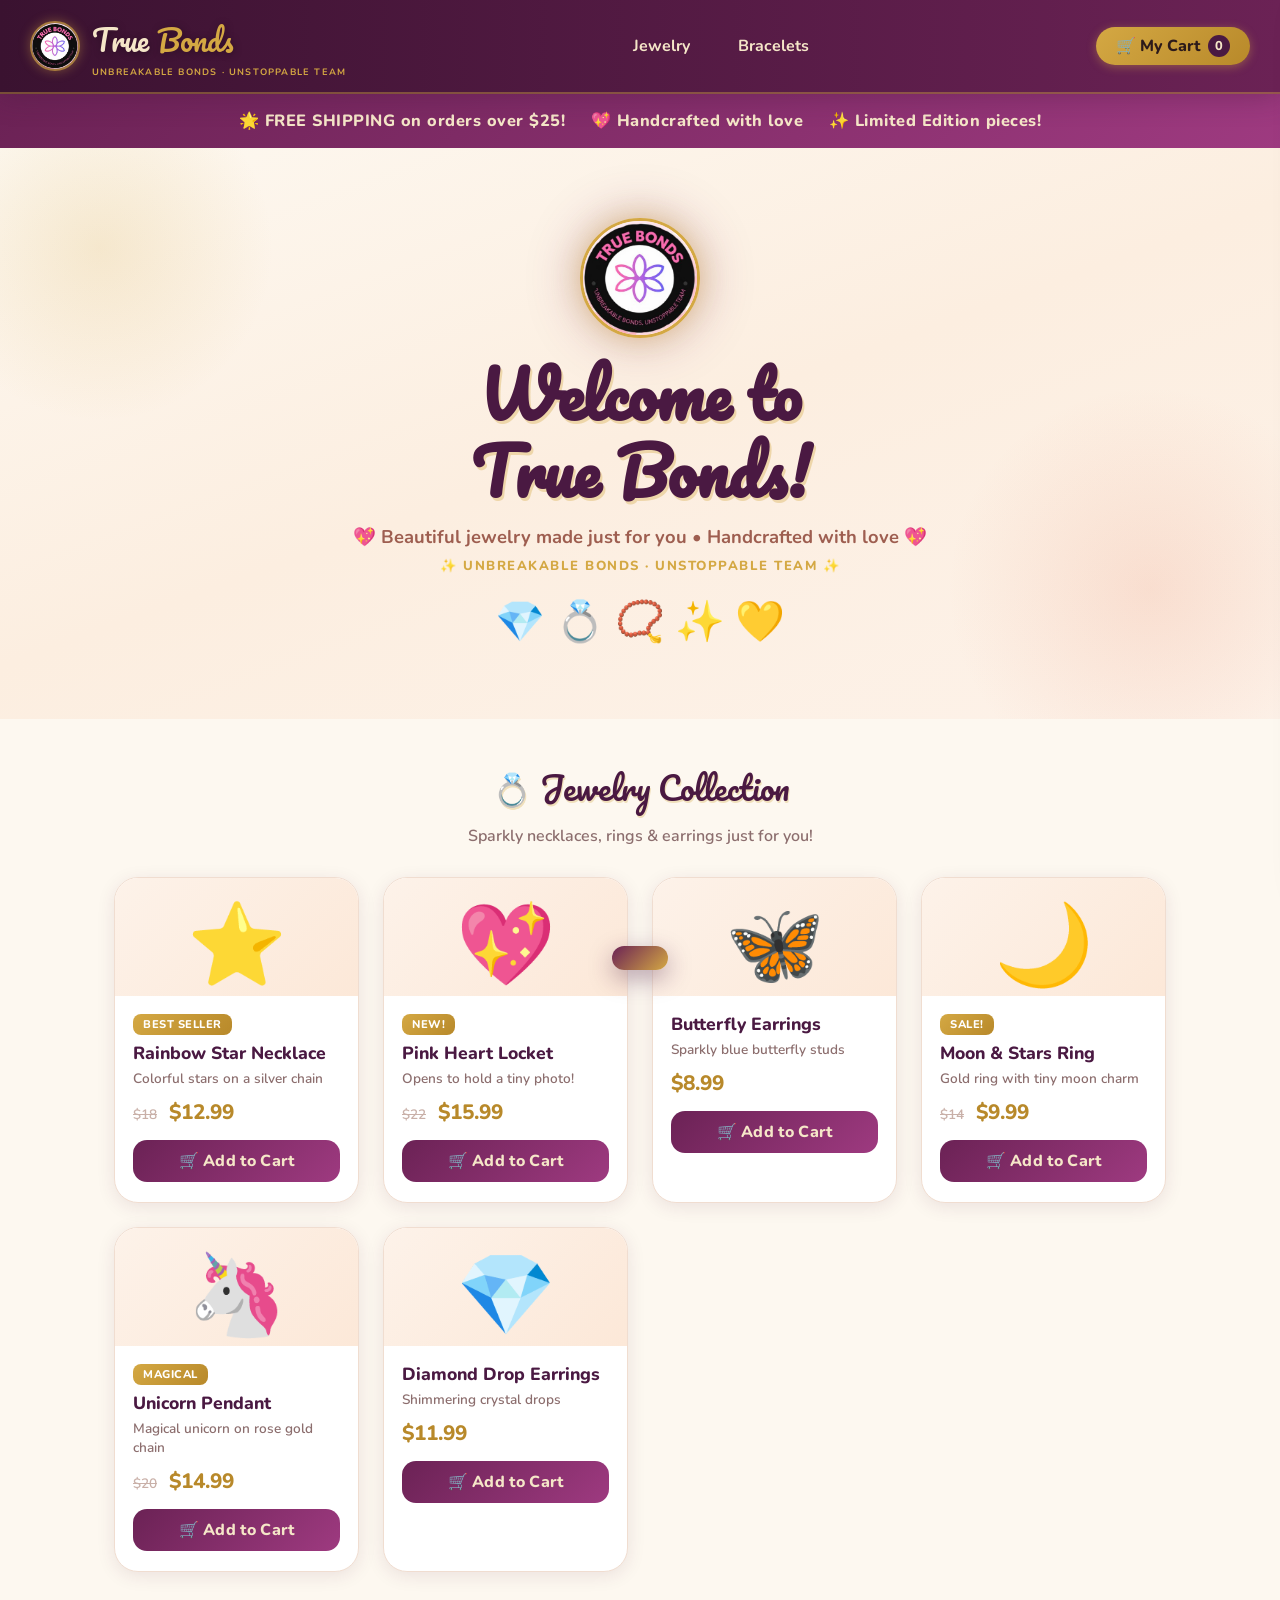
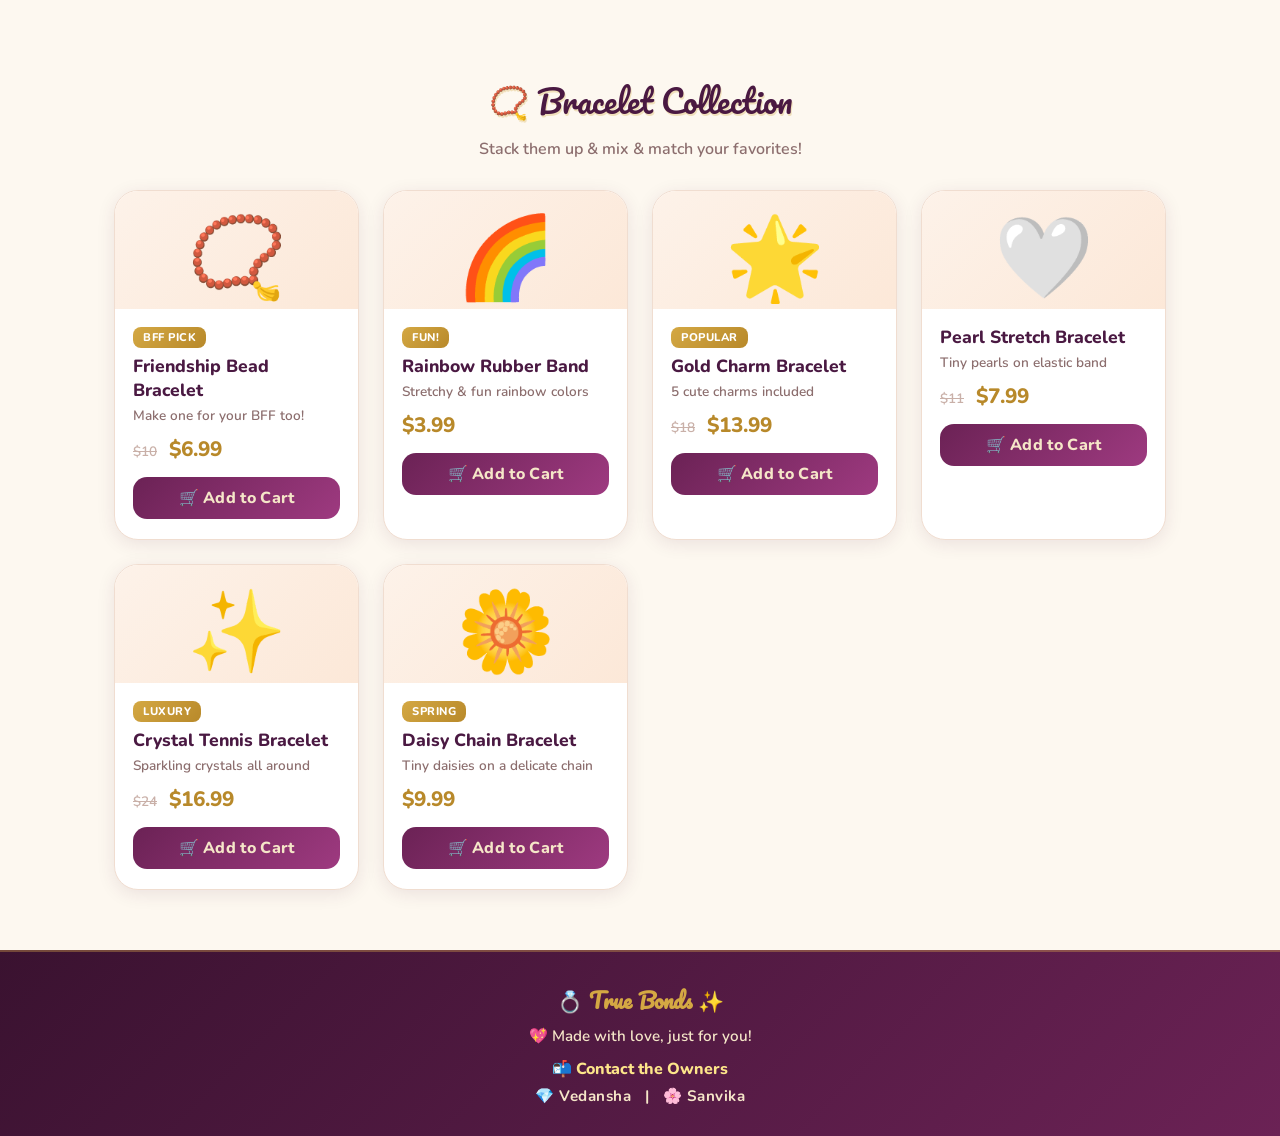
==== commit a86e7a1f: "Update index.html" ====
--- a/index.html
+++ b/index.html
@@ -546,13 +546,61 @@
     .cart-sidebar { width: 100%; border-radius: 24px 24px 0 0; top: auto; height: 85vh; }
     .cart-sidebar.open { right: 0; }
   }
+
+  /* ===== LOGO IMAGE ===== */
+  .logo-wrap {
+    display: flex;
+    align-items: center;
+    gap: 12px;
+  }
+  .logo-img {
+    width: 50px;
+    height: 50px;
+    border-radius: 50%;
+    border: 2px solid rgba(212,168,67,0.7);
+    box-shadow: 0 0 12px rgba(212,168,67,0.4);
+    object-fit: cover;
+    flex-shrink: 0;
+  }
+  .logo-text { display: flex; flex-direction: column; }
+  .logo-tagline {
+    font-size: 0.58rem;
+    color: #d4a843;
+    font-weight: 700;
+    letter-spacing: 1.2px;
+    text-transform: uppercase;
+    margin-top: 1px;
+  }
+
+  /* ===== HERO LOGO ===== */
+  .hero-logo {
+    width: 120px;
+    height: 120px;
+    border-radius: 50%;
+    border: 3px solid #d4a843;
+    box-shadow: 0 0 28px rgba(212,168,67,0.45), 0 0 55px rgba(107,34,85,0.3);
+    margin: 0 auto 18px;
+    display: block;
+    object-fit: cover;
+    animation: heroPulse 3s ease-in-out infinite alternate;
+  }
+  @keyframes heroPulse {
+    from { box-shadow: 0 0 20px rgba(212,168,67,0.35), 0 0 40px rgba(107,34,85,0.2); }
+    to   { box-shadow: 0 0 40px rgba(212,168,67,0.65), 0 0 80px rgba(107,34,85,0.45); }
+  }
 </style>
 </head>
 <body>
 
 <!-- NAVBAR -->
 <nav>
-  <div class="logo">💍 True <span>Bonds</span></div>
+  <div class="logo-wrap">
+    <img class="logo-img" src="[data-uri]" alt="True Bonds Logo">
+    <div class="logo-text">
+      <div class="logo">True <span>Bonds</span></div>
+      <span class="logo-tagline">Unbreakable Bonds · Unstoppable Team</span>
+    </div>
+  </div>
   <div class="nav-links">
     <a href="#jewelry">Jewelry</a>
     <a href="#bracelets">Bracelets</a>
@@ -571,9 +619,11 @@
 
 <!-- HERO -->
 <div class="hero">
+  <img class="hero-logo" src="[data-uri]" alt="True Bonds Logo">
+  <h1>Welcome to<br>True Bonds!</h1>
+  <p>💖 Beautiful jewelry made just for you • Handcrafted with love 💖</p>
+  <p style="font-size:0.82rem; color:#d4a843; font-weight:800; letter-spacing:1.5px; text-transform:uppercase; margin-top:8px; position:relative; z-index:1;">✨ Unbreakable Bonds · Unstoppable Team ✨</p>
   <div class="floating-gems">💎 💍 📿 ✨ 💛</div>
-  <h1>Welcome to<br>True Bonds!</h1>
-  <p>🎀 Beautiful jewelry made just for you • Handcrafted with love 🎀</p>
 
 </div>
 
